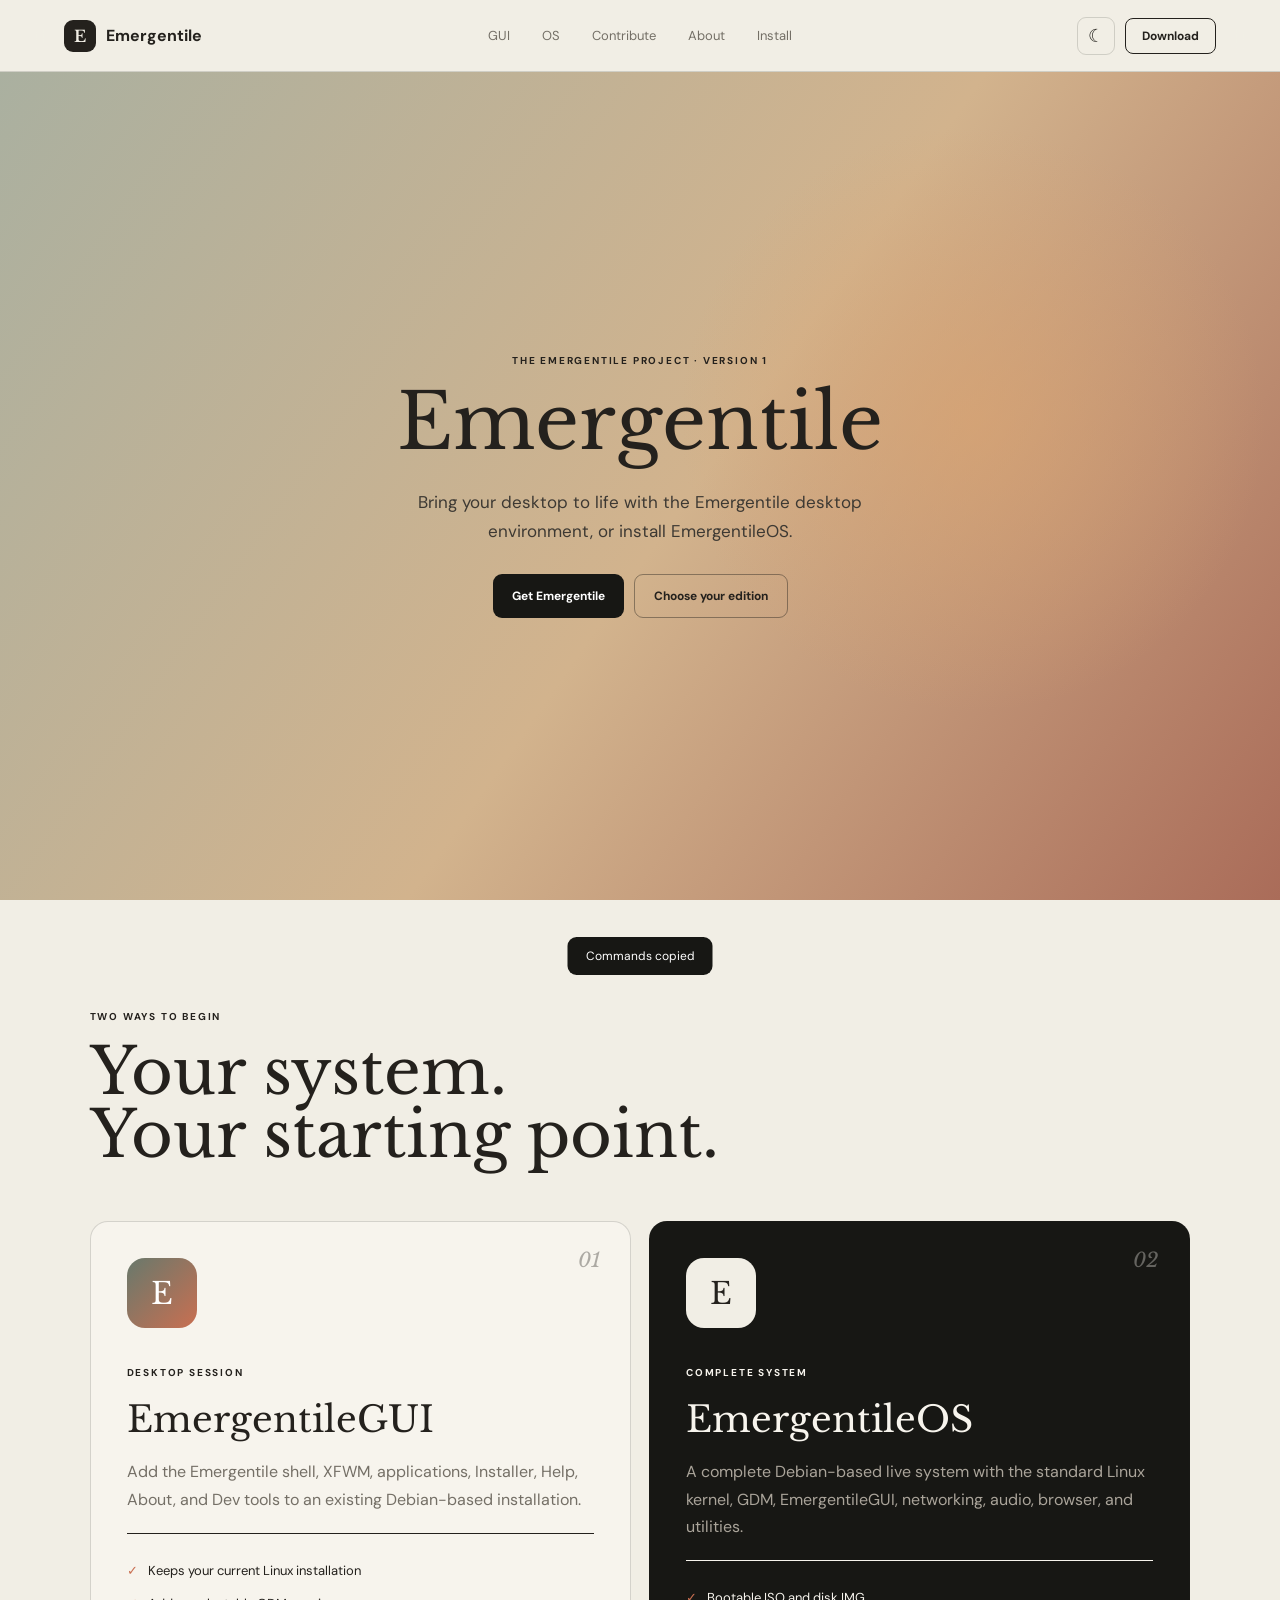
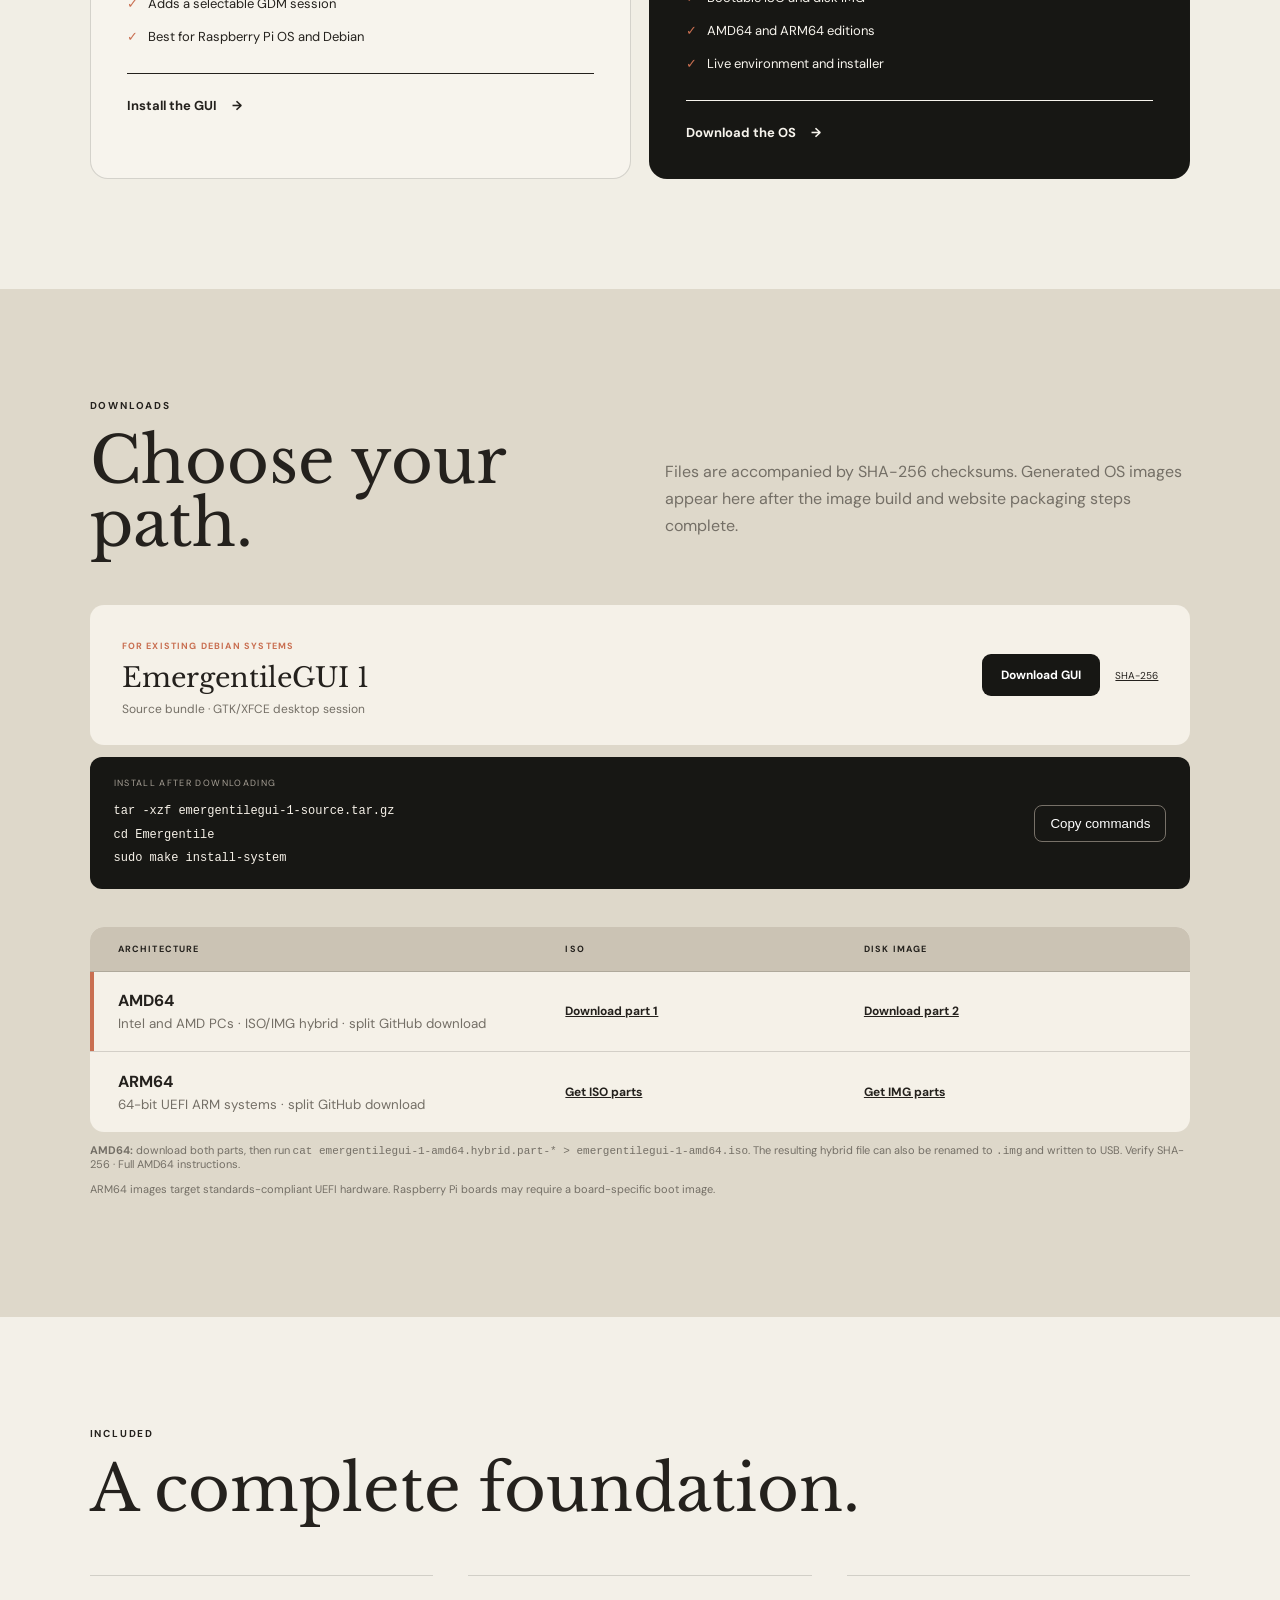
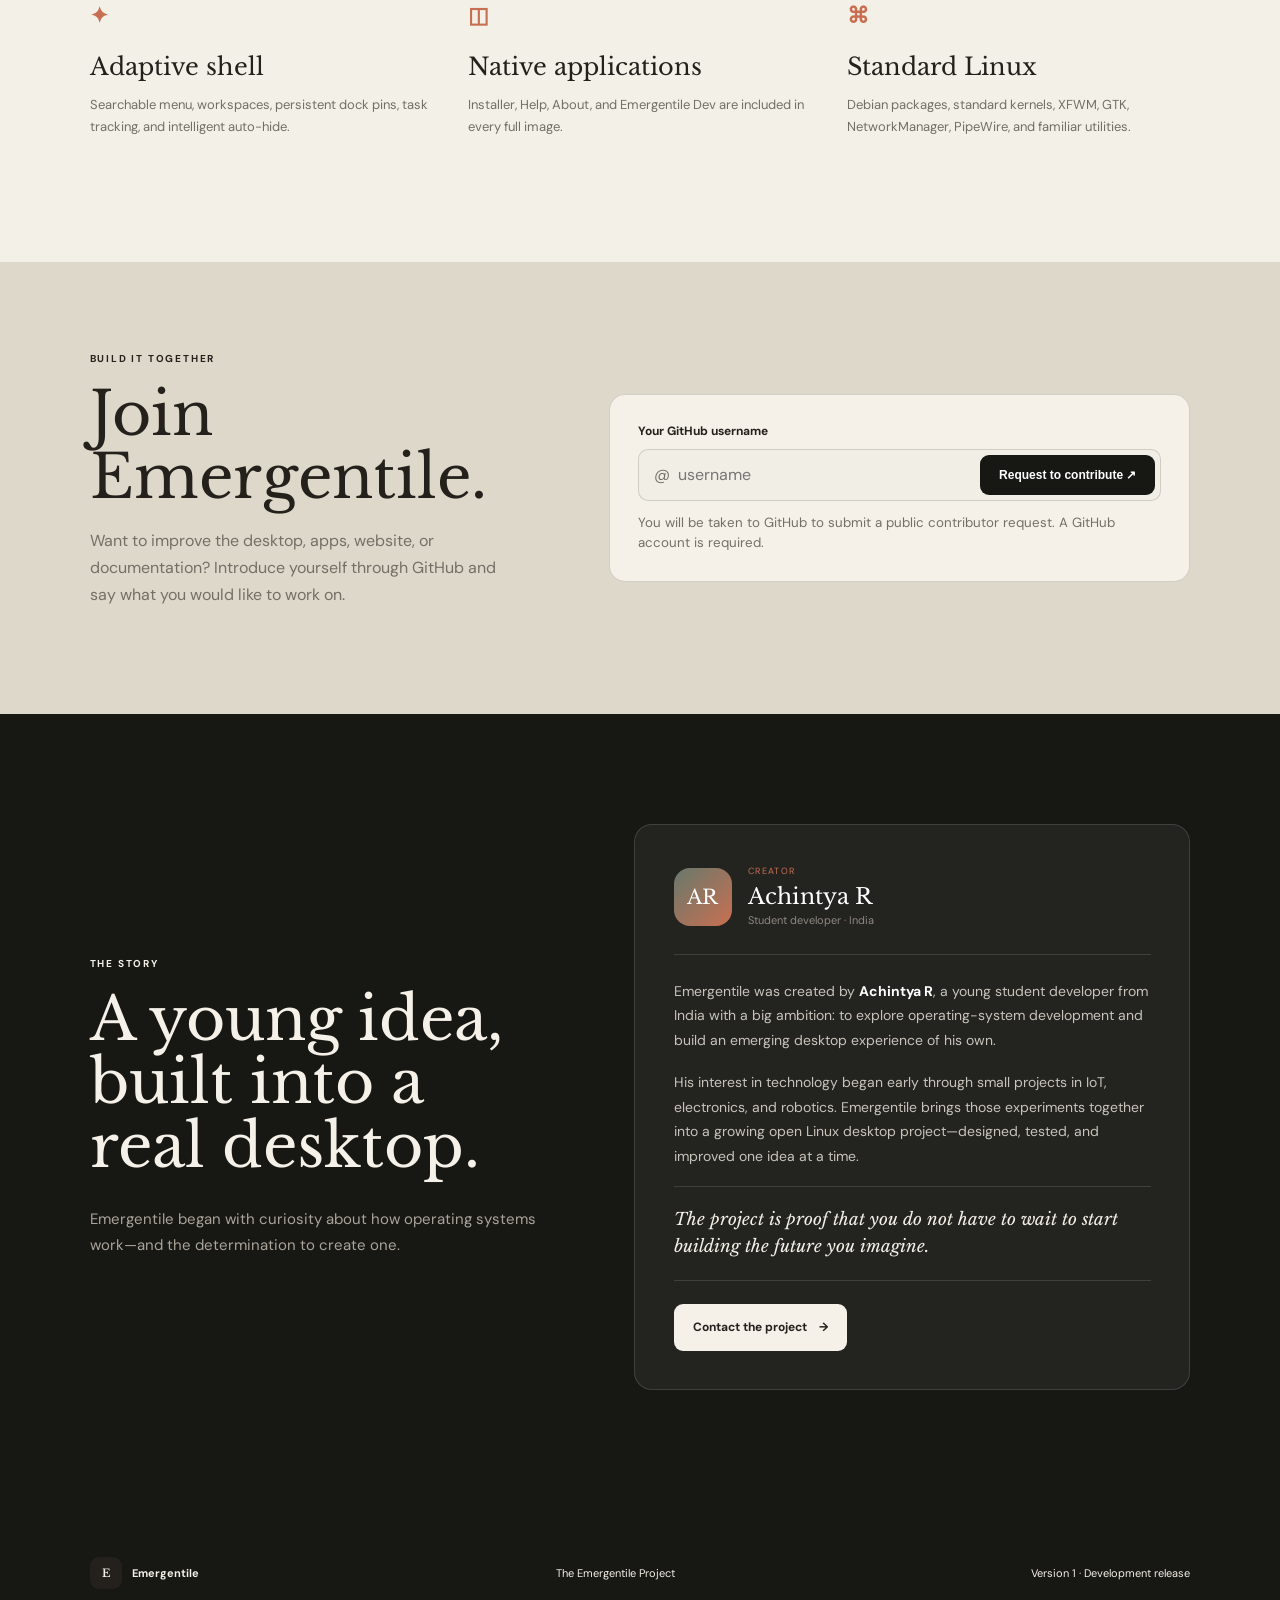
==== index.html @ 3b35de75 "Add GitHub contributor request form" ====
<!doctype html>
<html lang="en">
<head>
  <meta charset="utf-8">
  <meta name="viewport" content="width=device-width, initial-scale=1">
  <meta name="theme-color" content="#171714">
  <meta name="description" content="Download EmergentileGUI or the complete EmergentileOS.">
  <title>Emergentile — A desktop for what comes next</title>
  <link rel="icon" href="favicon.svg" type="image/svg+xml">
  <script>document.documentElement.dataset.theme=localStorage.getItem('emergentile-theme')||(matchMedia('(prefers-color-scheme: dark)').matches?'dark':'light')</script>
  <link rel="stylesheet" href="styles.css?v=6">
</head>
<body>
  <header class="nav">
    <a class="wordmark" href="#top" aria-label="Emergentile home"><span class="mark">E</span><span>Emergentile</span></a>
    <nav aria-label="Main navigation"><a href="#gui">GUI</a><a href="#os">OS</a><a href="#contribute">Contribute</a><a href="#about">About</a><a href="#install">Install</a></nav>
    <div class="nav-actions"><button class="theme-toggle" id="themeToggle" type="button" aria-label="Switch to dark theme" aria-pressed="false"><span aria-hidden="true">☾</span></button><a class="nav-download" href="#downloads">Download</a></div>
  </header>

  <main id="top">
    <section class="hero">
      <div class="hero-copy">
        <p class="kicker">THE EMERGENTILE PROJECT · VERSION 1</p>
        <h1>Emergentile</h1>
        <p class="lead">Bring your desktop to life with the Emergentile desktop environment, or install EmergentileOS.</p>
        <div class="hero-actions">
          <a class="button primary" href="#downloads">Get Emergentile</a>
          <a class="button secondary" href="#compare">Choose your edition</a>
        </div>
      </div>
    </section>

    <section class="intro" id="compare">
      <p class="kicker">TWO WAYS TO BEGIN</p>
      <h2>Your system.<br>Your starting point.</h2>
      <div class="edition-grid">
        <article class="edition" id="gui">
          <span class="edition-number">01</span><div class="edition-icon warm">E</div>
          <p class="kicker">DESKTOP SESSION</p><h3>EmergentileGUI</h3>
          <p>Add the Emergentile shell, XFWM, applications, Installer, Help, About, and Dev tools to an existing Debian-based installation.</p>
          <ul><li>Keeps your current Linux installation</li><li>Adds a selectable GDM session</li><li>Best for Raspberry Pi OS and Debian</li></ul>
          <a class="text-link" href="#gui-download">Install the GUI <span>→</span></a>
        </article>
        <article class="edition dark-card" id="os">
          <span class="edition-number">02</span><div class="edition-icon dark">E</div>
          <p class="kicker">COMPLETE SYSTEM</p><h3>EmergentileOS</h3>
          <p>A complete Debian-based live system with the standard Linux kernel, GDM, EmergentileGUI, networking, audio, browser, and utilities.</p>
          <ul><li>Bootable ISO and disk IMG</li><li>AMD64 and ARM64 editions</li><li>Live environment and installer</li></ul>
          <a class="text-link" href="#os-downloads">Download the OS <span>→</span></a>
        </article>
      </div>
    </section>

    <section class="downloads" id="downloads">
      <div class="section-head"><div><p class="kicker">DOWNLOADS</p><h2>Choose your path.</h2></div><p>Files are accompanied by SHA-256 checksums. Generated OS images appear here after the image build and website packaging steps complete.</p></div>

      <article class="download-block" id="gui-download">
        <div><span class="platform">FOR EXISTING DEBIAN SYSTEMS</span><h3>EmergentileGUI 1</h3><p>Source bundle · GTK/XFCE desktop session</p></div>
        <div class="download-actions"><a class="button primary artifact-link" href="downloads/emergentilegui-1-source.tar.gz" download>Download GUI</a><a class="checksum artifact-link" href="downloads/emergentilegui-1-source.tar.gz.sha256">SHA-256</a></div>
      </article>

      <div class="install-command" id="install">
        <div><span>INSTALL AFTER DOWNLOADING</span><code>tar -xzf emergentilegui-1-source.tar.gz<br>cd Emergentile<br>sudo make install-system</code></div>
        <button id="copyCommand" type="button">Copy commands</button>
      </div>

      <div id="os-downloads" class="os-table">
        <div class="os-row os-heading"><span>Architecture</span><span>ISO</span><span>Disk image</span></div>
        <div class="os-row recommended"><span><b>AMD64</b><small>Intel and AMD PCs · ISO/IMG hybrid · split GitHub download</small></span><a href="https://github.com/Emergentile/emergentile.github.io/releases/download/v1.0/emergentilegui-1-amd64.hybrid.part-00">Download part 1</a><a href="https://github.com/Emergentile/emergentile.github.io/releases/download/v1.0/emergentilegui-1-amd64.hybrid.part-01">Download part 2</a></div>
        <div class="os-row"><span><b>ARM64</b><small>64-bit UEFI ARM systems · split GitHub download</small></span><a href="https://github.com/Emergentile/emergentile.github.io/releases/tag/v1.0">Get ISO parts</a><a href="https://github.com/Emergentile/emergentile.github.io/releases/tag/v1.0">Get IMG parts</a></div>
      </div>
      <p class="arm-note"><strong>AMD64:</strong> download both parts, then run <code>cat emergentilegui-1-amd64.hybrid.part-* &gt; emergentilegui-1-amd64.iso</code>. The resulting hybrid file can also be renamed to <code>.img</code> and written to USB. <a href="https://github.com/Emergentile/emergentile.github.io/releases/download/v1.0/emergentilegui-1-amd64.iso.sha256">Verify SHA-256</a> · <a href="https://github.com/Emergentile/emergentile.github.io/releases/download/v1.0/EMERGENTILE-AMD64-INSTRUCTIONS.txt">Full AMD64 instructions</a>.</p>
      <p class="arm-note">ARM64 images target standards-compliant UEFI hardware. Raspberry Pi boards may require a board-specific boot image.</p>
    </section>

    <section class="features">
      <p class="kicker">INCLUDED</p><h2>A complete foundation.</h2>
      <div class="feature-grid"><article><b>✦</b><h3>Adaptive shell</h3><p>Searchable menu, workspaces, persistent dock pins, task tracking, and intelligent auto-hide.</p></article><article><b>◫</b><h3>Native applications</h3><p>Installer, Help, About, and Emergentile Dev are included in every full image.</p></article><article><b>⌘</b><h3>Standard Linux</h3><p>Debian packages, standard kernels, XFWM, GTK, NetworkManager, PipeWire, and familiar utilities.</p></article></div>
    </section>

    <section class="contribute" id="contribute">
      <div><p class="kicker">BUILD IT TOGETHER</p><h2>Join Emergentile.</h2><p>Want to improve the desktop, apps, website, or documentation? Introduce yourself through GitHub and say what you would like to work on.</p></div>
      <form class="contribute-form" id="contributeForm"><label for="githubUsername">Your GitHub username</label><div><span aria-hidden="true">@</span><input id="githubUsername" name="username" type="text" autocomplete="username" inputmode="text" pattern="[A-Za-z0-9](?:[A-Za-z0-9-]{0,37}[A-Za-z0-9])?" maxlength="39" placeholder="username" required><button class="button primary" type="submit">Request to contribute ↗</button></div><small>You will be taken to GitHub to submit a public contributor request. A GitHub account is required.</small></form>
    </section>

    <section class="about-project" id="about">
      <div class="about-heading"><p class="kicker">THE STORY</p><h2>A young idea,<br>built into a real desktop.</h2><p class="about-intro">Emergentile began with curiosity about how operating systems work—and the determination to create one.</p></div>
      <article class="about-copy">
        <div class="founder"><span class="founder-mark">AR</span><span><small>CREATOR</small><strong>Achintya R</strong><em>Student developer · India</em></span></div>
        <p>Emergentile was created by <strong>Achintya R</strong>, a young student developer from India with a big ambition: to explore operating-system development and build an emerging desktop experience of his own.</p>
        <p>His interest in technology began early through small projects in IoT, electronics, and robotics. Emergentile brings those experiments together into a growing open Linux desktop project—designed, tested, and improved one idea at a time.</p>
        <p class="about-belief">The project is proof that you do not have to wait to start building the future you imagine.</p>
        <a class="button about-contact" href="mailto:theemergentileproject@gmail.com">Contact the project <span>→</span></a>
      </article>
    </section>
  </main>

  <footer><a class="wordmark" href="#top"><span class="mark">E</span><span>Emergentile</span></a><p>The Emergentile Project</p><p>Version 1 · Development release</p></footer>
  <div class="toast" id="toast" role="status">Commands copied</div>
  <script src="app.js?v=7"></script>
</body>
</html>
---- styles.css ----
@import url('https://fonts.googleapis.com/css2?family=DM+Sans:wght@400;500;600;700&family=Libre+Baskerville:ital@0;1&display=swap');
:root{--black:#171714;--paper:#f1eee5;--ink:#24211d;--muted:#746f66;--rust:#c96f51;--sage:#68796c;--line:rgba(36,33,29,.16);font-family:'DM Sans',sans-serif;color:var(--ink);background:var(--paper);scroll-behavior:smooth}*{box-sizing:border-box}body{margin:0;background:var(--paper)}a{color:inherit;text-decoration:none}.nav{height:72px;position:sticky;top:0;z-index:20;padding:0 clamp(24px,5vw,80px);display:flex;align-items:center;justify-content:space-between;background:rgba(241,238,229,.88);backdrop-filter:blur(18px);border-bottom:1px solid var(--line)}.wordmark{display:flex;align-items:center;gap:10px;font-weight:700}.mark{width:32px;height:32px;display:grid;place-items:center;color:var(--paper);background:var(--ink);border-radius:9px;font-family:'Libre Baskerville',serif}.nav nav{display:flex;gap:32px;font-size:13px;color:var(--muted)}.nav nav a:hover{color:var(--ink)}.nav-download{border:1px solid var(--ink);border-radius:8px;padding:9px 16px;font-size:12px;font-weight:700}.hero{min-height:calc(100vh - 72px);padding:clamp(70px,9vw,140px) clamp(24px,7vw,120px);display:grid;grid-template-columns:1fr 1.05fr;gap:8vw;align-items:center;background:radial-gradient(circle at 76% 42%,rgba(218,164,113,.65),transparent 27%),linear-gradient(125deg,#aab0a0,#d2b38d 53%,#aa6c59)}.kicker{font-size:10px;letter-spacing:.18em;font-weight:700;margin:0 0 18px}.hero h1,.intro h2,.downloads h2,.features h2{font:400 clamp(46px,6vw,86px)/.98 'Libre Baskerville',serif;margin:0}.hero h1 em{color:#f6d1af}.lead{max-width:540px;font-size:17px;line-height:1.7;margin:28px 0;color:#3d3933}.hero-actions{display:flex;gap:10px}.button{display:inline-flex;justify-content:center;align-items:center;border-radius:9px;padding:13px 19px;font-size:12px;font-weight:700}.primary{background:var(--black);color:white}.secondary{border:1px solid rgba(23,23,20,.4)}.desktop-preview{aspect-ratio:1.45;border:8px solid rgba(245,241,232,.55);border-radius:20px;padding:14px;position:relative;background:linear-gradient(130deg,#63776b,#d0ae82 58%,#a05e50);box-shadow:0 35px 80px rgba(40,30,25,.3);transform:perspective(900px) rotateY(-4deg)}.preview-bar{height:29px;border-radius:9px;padding:0 10px;display:flex;align-items:center;justify-content:space-between;background:rgba(246,241,232,.9);font-size:8px}.preview-bar i{width:40px;height:6px;border-radius:5px;background:var(--ink)}.preview-title{position:absolute;inset:0;display:grid;place-items:center;color:white;font:28px 'Libre Baskerville',serif}.preview-dock{position:absolute;bottom:18px;left:50%;transform:translateX(-50%);display:flex;gap:7px;background:rgba(246,241,232,.92);padding:7px;border-radius:11px}.preview-dock b{width:31px;height:31px;display:grid;place-items:center;border-radius:8px;background:#ded8cc}.intro,.downloads,.features{padding:110px clamp(24px,7vw,120px)}.intro>h2,.features>h2{font-size:clamp(40px,5vw,67px);margin-bottom:55px}.edition-grid{display:grid;grid-template-columns:1fr 1fr;gap:18px}.edition{min-height:540px;border:1px solid var(--line);border-radius:18px;padding:36px;position:relative;background:#f7f4ed}.edition.dark-card{background:var(--black);color:#f7f4ed}.edition-number{position:absolute;right:30px;top:26px;font:italic 20px 'Libre Baskerville';opacity:.35}.edition-icon{width:70px;height:70px;border-radius:18px;display:grid;place-items:center;margin-bottom:38px;font:30px 'Libre Baskerville'}.edition-icon.warm{color:white;background:linear-gradient(135deg,var(--sage),var(--rust))}.edition-icon.dark{color:var(--ink);background:var(--paper)}.edition h3,.download-block h3{font:36px 'Libre Baskerville';margin:0 0 16px}.edition>p:not(.kicker){line-height:1.7;color:var(--muted)}.dark-card>p:not(.kicker){color:#aaa49a}.edition ul{list-style:none;padding:20px 0;margin:20px 0;border-top:1px solid currentColor;border-bottom:1px solid currentColor}.edition li{padding:8px 0;font-size:13px}.edition li:before{content:'✓';margin-right:10px;color:var(--rust)}.text-link{font-weight:700;font-size:13px}.text-link span{margin-left:12px}.downloads{background:#ded8ca}.section-head{display:grid;grid-template-columns:1fr 1fr;gap:50px;align-items:end;margin-bottom:50px}.section-head h2{font-size:clamp(40px,5vw,67px)}.section-head>p{line-height:1.7;color:var(--muted)}.download-block{padding:28px 32px;border-radius:14px;background:#f5f1e8;display:flex;align-items:center;justify-content:space-between}.download-block h3{font-size:27px;margin:7px 0}.download-block p{margin:0;color:var(--muted);font-size:12px}.platform{font-size:9px;letter-spacing:.13em;font-weight:700;color:var(--rust)}.download-actions{display:flex;align-items:center;gap:15px}.checksum{font-size:10px;text-decoration:underline}.install-command{margin:12px 0 38px;padding:20px 24px;border-radius:12px;background:var(--black);color:#f6f1e8;display:flex;justify-content:space-between;align-items:center}.install-command span{display:block;font-size:9px;letter-spacing:.15em;color:#a7a096;margin-bottom:9px}.install-command code{font-size:12px;line-height:1.7}.install-command button{border:1px solid #777168;background:none;color:white;border-radius:8px;padding:10px 15px;cursor:pointer}.os-table{border-radius:14px;overflow:hidden;background:#f5f1e8}.os-row{display:grid;grid-template-columns:1.5fr 1fr 1fr;align-items:center;min-height:80px;padding:0 28px;border-bottom:1px solid var(--line)}.os-row:last-child{border:0}.os-row span{display:flex;flex-direction:column}.os-row small{color:var(--muted);margin-top:4px}.os-row a{font-size:12px;font-weight:700;text-decoration:underline}.os-heading{min-height:45px;background:#cbc3b4;text-transform:uppercase;font-size:9px;letter-spacing:.13em;font-weight:700}.recommended{box-shadow:inset 4px 0 var(--rust)}.arm-note{font-size:11px;color:var(--muted)}.features{background:#f3f0e8}.feature-grid{display:grid;grid-template-columns:repeat(3,1fr);gap:35px}.feature-grid article{border-top:1px solid var(--line);padding-top:25px}.feature-grid article>b{color:var(--rust);font-size:22px}.feature-grid h3{font:24px 'Libre Baskerville';margin:22px 0 10px}.feature-grid p{font-size:13px;line-height:1.7;color:var(--muted)}footer{background:var(--black);color:#f5f1e8;padding:55px clamp(24px,7vw,120px);display:flex;align-items:center;justify-content:space-between;font-size:11px}.toast{position:fixed;left:50%;bottom:25px;transform:translate(-50%,100px);background:var(--black);color:white;padding:11px 18px;border-radius:9px;font-size:12px;transition:.25s}.toast.show{transform:translate(-50%,0)}.unavailable{opacity:.42;pointer-events:none}.unavailable:after{content:' · Build pending';font-size:9px}
@media(max-width:850px){.nav nav{display:none}.hero{grid-template-columns:1fr}.desktop-preview{transform:none}.edition-grid,.section-head,.feature-grid{grid-template-columns:1fr}.edition{min-height:0}.download-block{align-items:flex-start;gap:25px}.os-row{grid-template-columns:1.2fr 1fr 1fr;padding:0 15px}footer{flex-direction:column;gap:20px}.hero h1{font-size:49px}}
@media(max-width:540px){.hero-actions,.download-block,.download-actions,.install-command{flex-direction:column;align-items:stretch}.download-actions .button{text-align:center}.os-row{grid-template-columns:1fr;gap:13px;padding:18px}.os-heading{display:none}}
.unavailable{cursor:not-allowed}.unavailable:after{content:' · Not built on this server'}
.hero{grid-template-columns:minmax(0,760px);justify-content:center;text-align:center}.hero-copy{display:flex;flex-direction:column;align-items:center}.hero-actions{justify-content:center}
.about-project{padding:110px clamp(24px,7vw,120px);display:grid;grid-template-columns:minmax(0,.9fr) minmax(420px,1.1fr);gap:clamp(42px,7vw,110px);align-items:center;background:var(--black);color:#f5f1e8}.about-project h2{max-width:700px;font:400 clamp(38px,4.7vw,64px)/1.06 'Libre Baskerville',serif;margin:0}.about-intro{max-width:570px;margin:28px 0 0;color:#aaa49a;font-size:15px;line-height:1.7}.about-copy{min-width:0;padding:clamp(26px,3vw,42px);border:1px solid rgba(255,255,255,.13);border-radius:18px;background:rgba(255,255,255,.055);font-size:14px;line-height:1.75;color:#c9c4bb}.about-copy>p{margin:0 0 18px}.about-copy>p strong{color:#fff}.founder{display:flex;align-items:center;gap:16px;padding-bottom:24px;margin-bottom:24px;border-bottom:1px solid rgba(255,255,255,.13)}.founder-mark{width:58px;height:58px;flex:0 0 58px;display:grid;place-items:center;border-radius:16px;background:linear-gradient(135deg,var(--sage),var(--rust));color:#fff;font:20px 'Libre Baskerville',serif}.founder>span:last-child{display:flex;flex-direction:column}.founder small{font-size:9px;letter-spacing:.16em;color:#c96f51}.founder strong{margin:3px 0 1px;color:#fff;font:22px 'Libre Baskerville',serif}.founder em{font-size:11px;font-style:normal;color:#8f8980}.about-belief{font:italic 17px/1.55 'Libre Baskerville',serif;color:#f5f1e8;padding:20px 0;border-top:1px solid rgba(255,255,255,.13);border-bottom:1px solid rgba(255,255,255,.13)}.about-contact{margin-top:5px;background:#f5f1e8;color:var(--ink)}.about-contact span{margin-left:12px}@media(max-width:900px){.about-project{grid-template-columns:1fr}.about-copy{max-width:680px}}@media(max-width:540px){.about-project{padding-top:75px;padding-bottom:75px}.about-copy{padding:24px}.about-project h2{font-size:38px}}
.nav-actions{display:flex;align-items:center;gap:10px}.theme-toggle{width:38px;height:38px;border:1px solid var(--line);border-radius:9px;background:transparent;color:var(--ink);font-size:18px;line-height:1;cursor:pointer}.theme-toggle:hover{background:rgba(127,127,127,.12)}
html[data-theme="dark"]{--paper:#151513;--ink:#f2eee5;--muted:#aaa49a;--line:rgba(255,255,255,.14);color-scheme:dark}html[data-theme="dark"] body{background:#151513}html[data-theme="dark"] .nav{background:rgba(21,21,19,.88)}html[data-theme="dark"] .hero{background:radial-gradient(circle at 50% 35%,rgba(201,111,81,.3),transparent 32%),linear-gradient(135deg,#26302a,#28231e 55%,#3b2420)}html[data-theme="dark"] .lead{color:#c8c1b7}html[data-theme="dark"] .secondary{border-color:rgba(255,255,255,.4)}html[data-theme="dark"] .primary{background:#f1eee5;color:#171714}html[data-theme="dark"] .intro,html[data-theme="dark"] .features{background:#191917}html[data-theme="dark"] .edition,html[data-theme="dark"] .download-block,html[data-theme="dark"] .os-table{background:#22221f}html[data-theme="dark"] .edition.dark-card{background:#0d0d0c}html[data-theme="dark"] .downloads{background:#11110f}html[data-theme="dark"] .install-command,html[data-theme="dark"] footer,html[data-theme="dark"] .about-project{background:#080808}html[data-theme="dark"] .os-heading{background:#30302c}html[data-theme="dark"] .about-contact{background:#f5f1e8;color:#24211d}@media(max-width:540px){.nav-actions{gap:6px}.nav-download{padding-left:11px;padding-right:11px}}
.contribute{padding:90px clamp(24px,7vw,120px);display:grid;grid-template-columns:.85fr 1.15fr;gap:clamp(35px,7vw,100px);align-items:center;background:#ded8ca}.contribute h2{margin:0 0 18px;font:400 clamp(38px,4.7vw,64px)/1.05 'Libre Baskerville',serif}.contribute>div>p:last-child{max-width:560px;color:var(--muted);line-height:1.7}.contribute-form{padding:28px;border-radius:16px;background:#f5f1e8;border:1px solid var(--line)}.contribute-form label{display:block;margin-bottom:10px;font-size:12px;font-weight:700}.contribute-form>div{display:grid;grid-template-columns:auto minmax(100px,1fr) auto;align-items:center;border:1px solid var(--line);border-radius:10px;background:var(--paper);overflow:hidden}.contribute-form>div>span{padding-left:15px;color:var(--muted)}.contribute-form input{min-width:0;padding:14px 8px;border:0;outline:0;background:transparent;color:var(--ink);font:inherit}.contribute-form button{margin:5px;border:0;cursor:pointer}.contribute-form small{display:block;margin-top:12px;color:var(--muted);line-height:1.5}html[data-theme="dark"] .contribute{background:#11110f}html[data-theme="dark"] .contribute-form{background:#22221f}@media(max-width:800px){.contribute{grid-template-columns:1fr}}@media(max-width:600px){.contribute-form>div{grid-template-columns:auto 1fr}.contribute-form button{grid-column:1/-1;margin:5px}.contribute-form{padding:18px}}
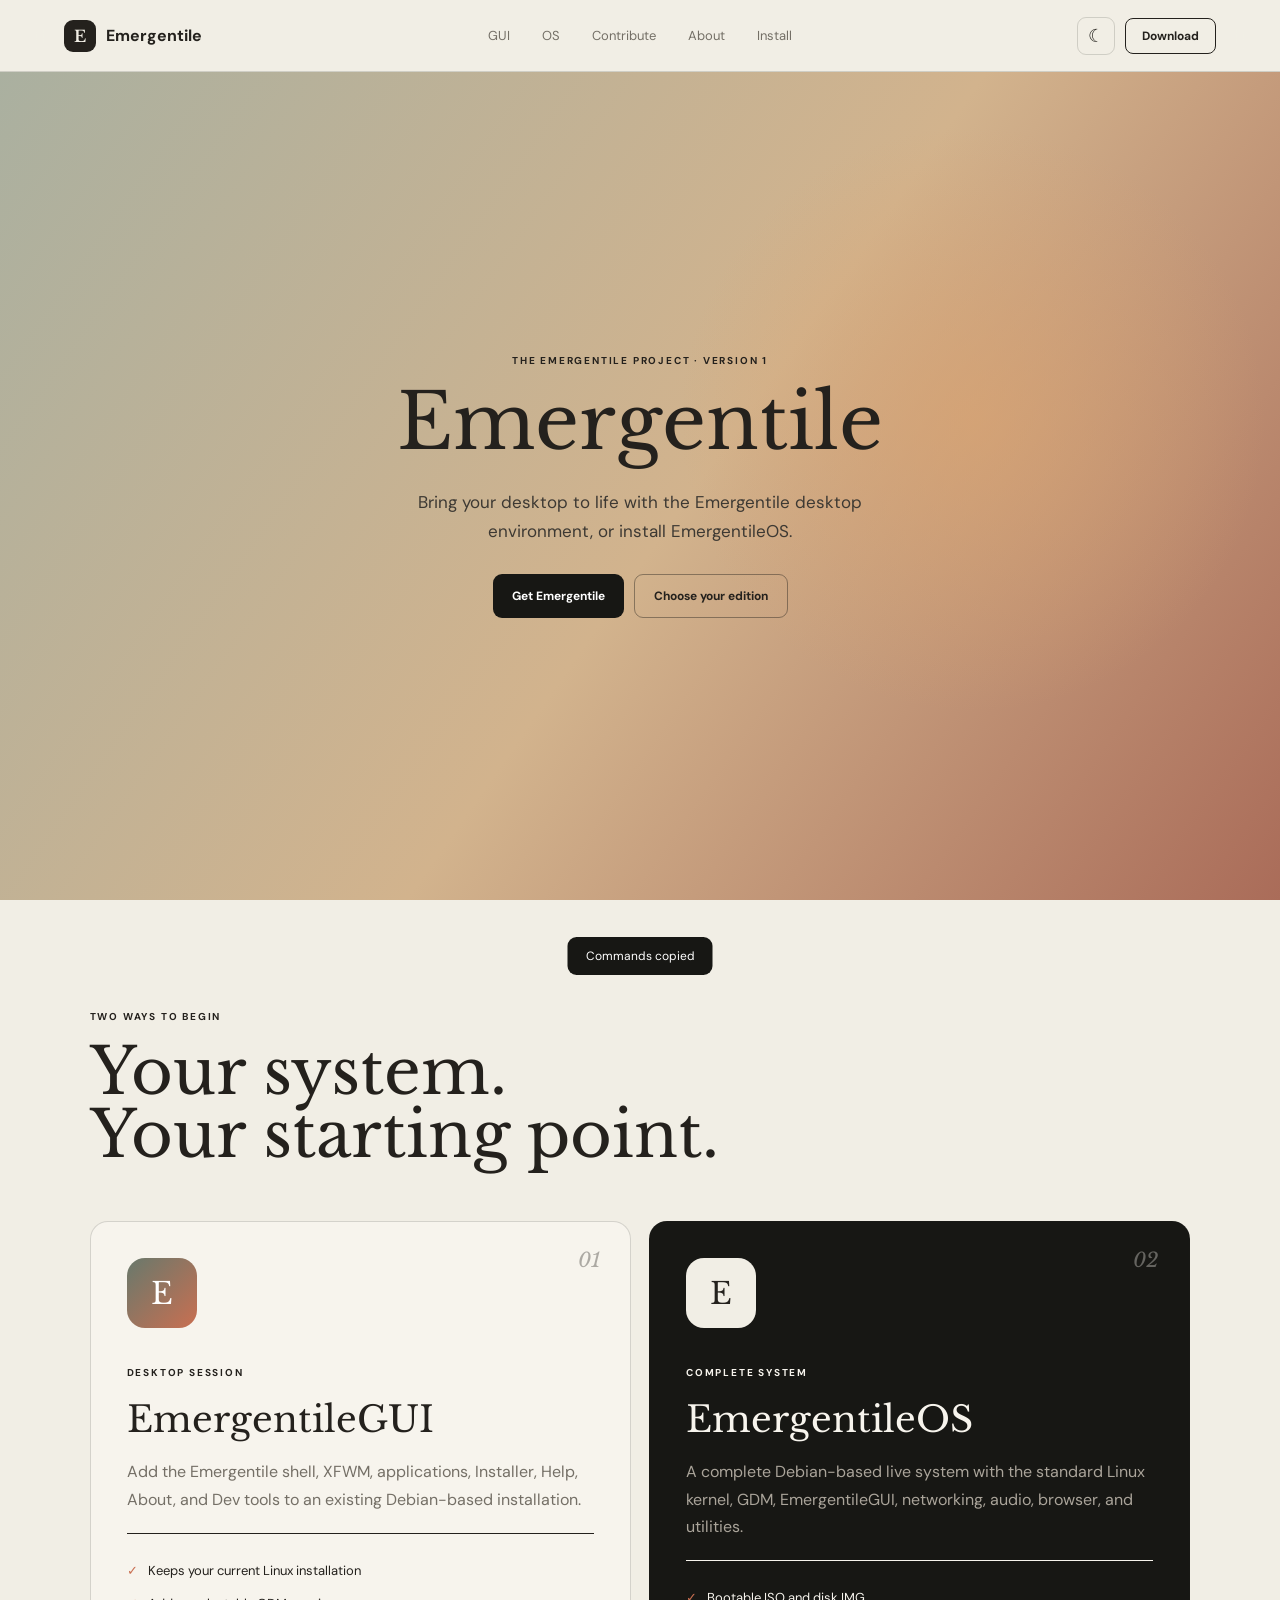
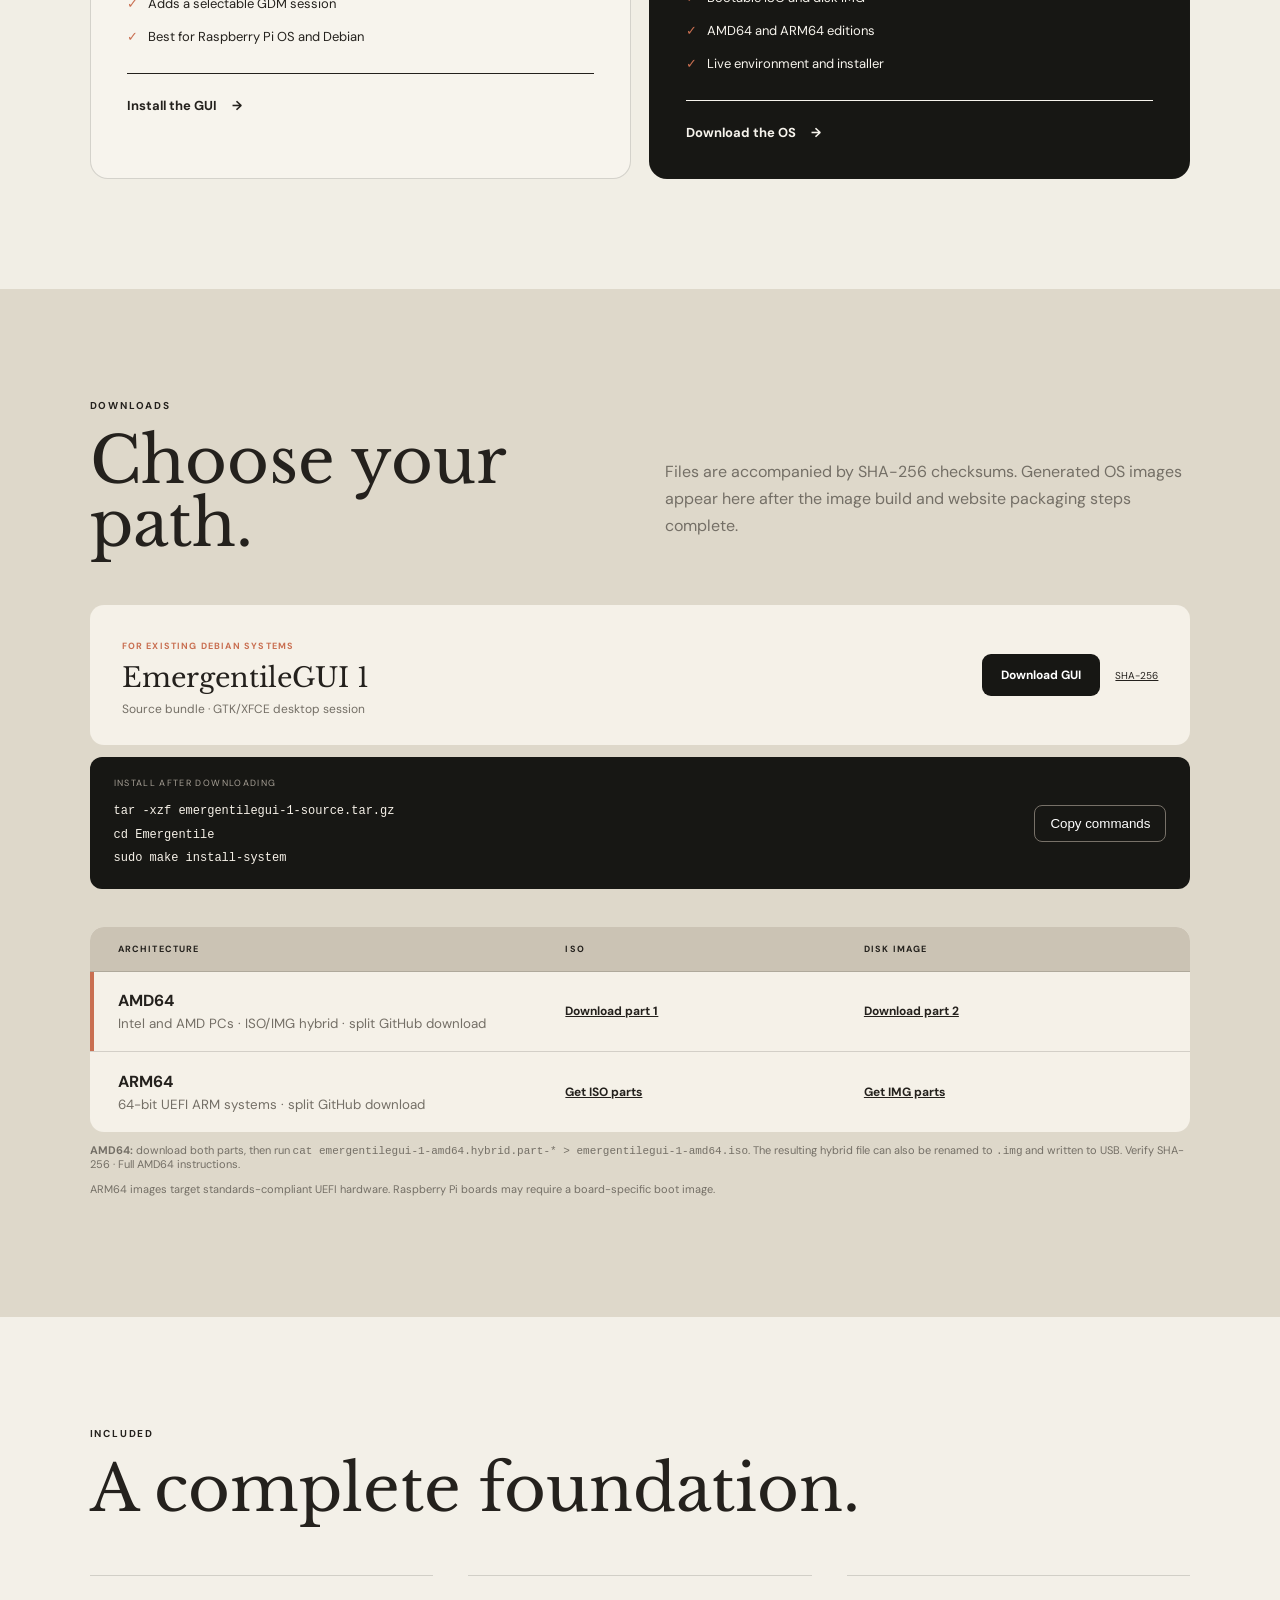
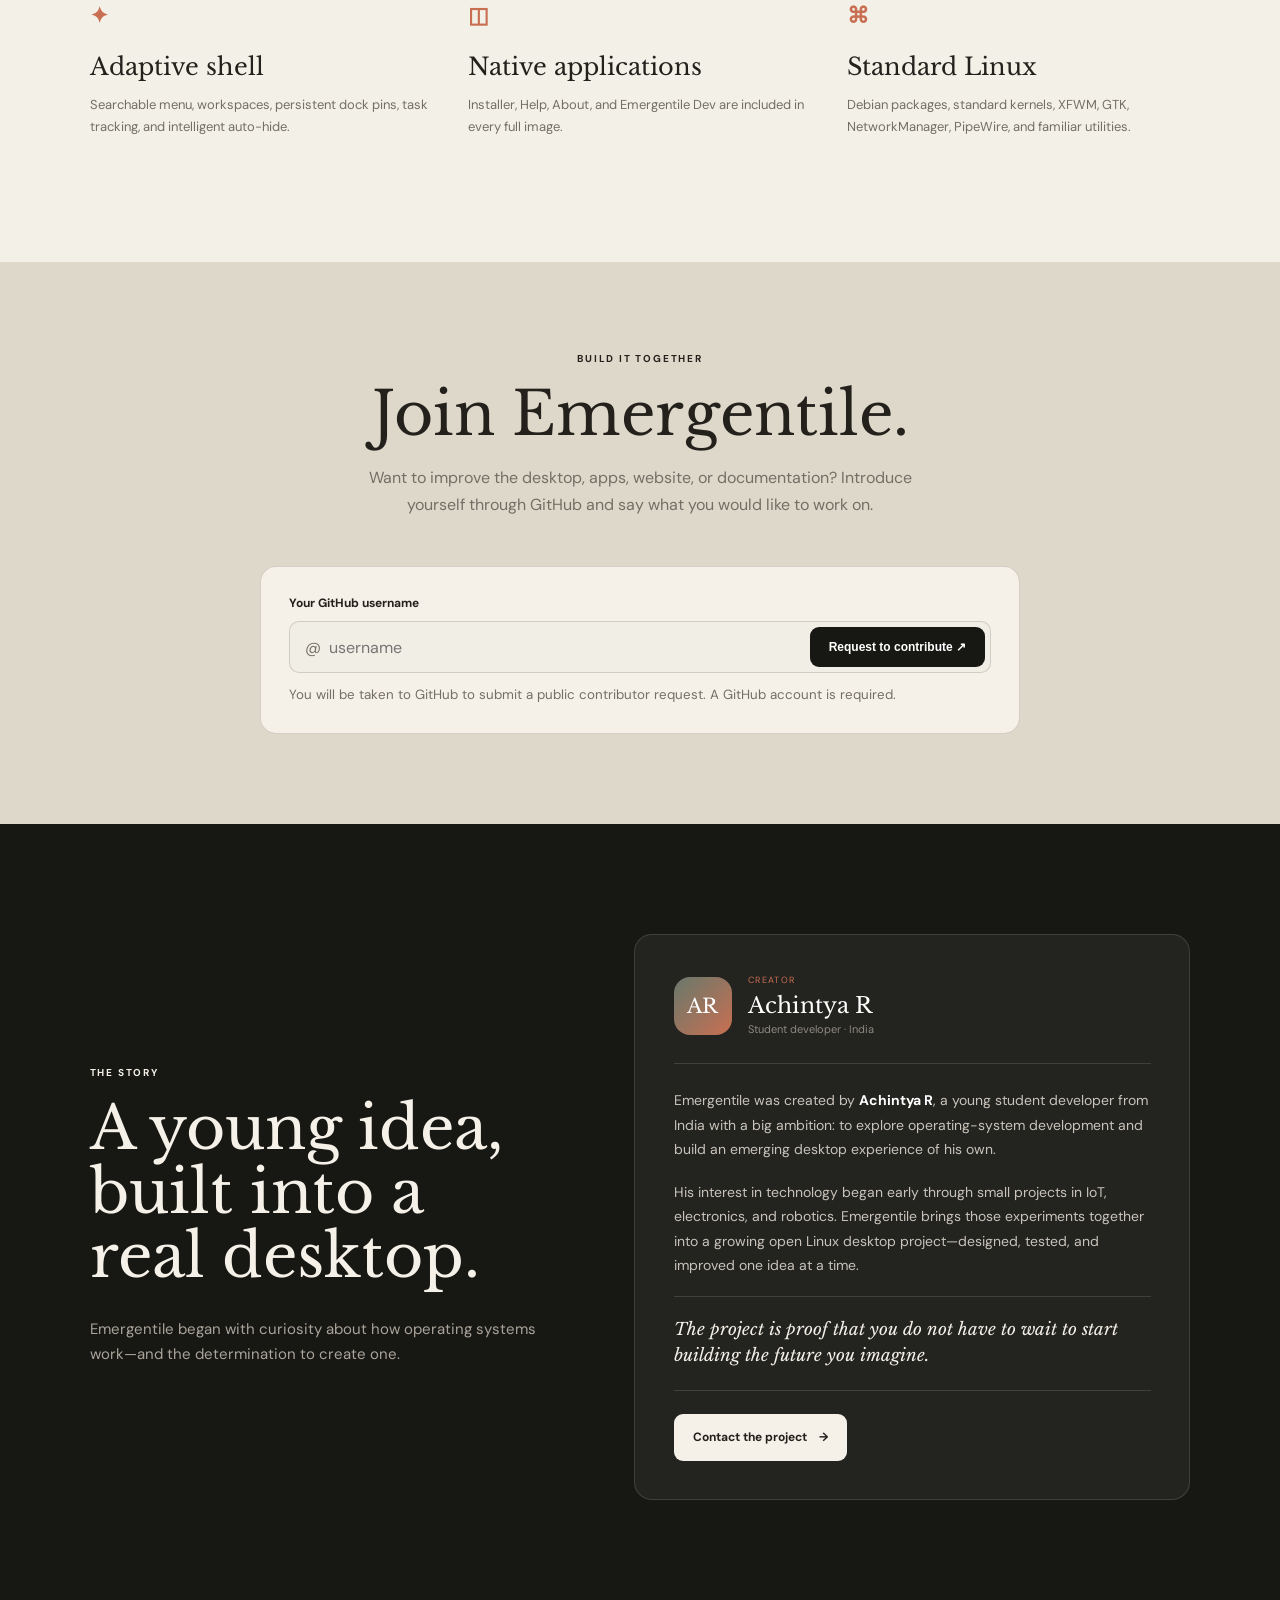
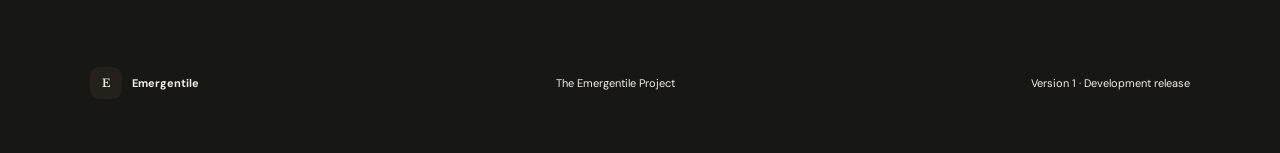
==== commit d3530602: "Align contributor form and responsive layout" ====
--- a/index.html
+++ b/index.html
@@ -8,7 +8,7 @@
   <title>Emergentile — A desktop for what comes next</title>
   <link rel="icon" href="favicon.svg" type="image/svg+xml">
   <script>document.documentElement.dataset.theme=localStorage.getItem('emergentile-theme')||(matchMedia('(prefers-color-scheme: dark)').matches?'dark':'light')</script>
-  <link rel="stylesheet" href="styles.css?v=6">
+  <link rel="stylesheet" href="styles.css?v=7">
 </head>
 <body>
   <header class="nav">
--- a/styles.css
+++ b/styles.css
@@ -8,3 +8,4 @@
 .nav-actions{display:flex;align-items:center;gap:10px}.theme-toggle{width:38px;height:38px;border:1px solid var(--line);border-radius:9px;background:transparent;color:var(--ink);font-size:18px;line-height:1;cursor:pointer}.theme-toggle:hover{background:rgba(127,127,127,.12)}
 html[data-theme="dark"]{--paper:#151513;--ink:#f2eee5;--muted:#aaa49a;--line:rgba(255,255,255,.14);color-scheme:dark}html[data-theme="dark"] body{background:#151513}html[data-theme="dark"] .nav{background:rgba(21,21,19,.88)}html[data-theme="dark"] .hero{background:radial-gradient(circle at 50% 35%,rgba(201,111,81,.3),transparent 32%),linear-gradient(135deg,#26302a,#28231e 55%,#3b2420)}html[data-theme="dark"] .lead{color:#c8c1b7}html[data-theme="dark"] .secondary{border-color:rgba(255,255,255,.4)}html[data-theme="dark"] .primary{background:#f1eee5;color:#171714}html[data-theme="dark"] .intro,html[data-theme="dark"] .features{background:#191917}html[data-theme="dark"] .edition,html[data-theme="dark"] .download-block,html[data-theme="dark"] .os-table{background:#22221f}html[data-theme="dark"] .edition.dark-card{background:#0d0d0c}html[data-theme="dark"] .downloads{background:#11110f}html[data-theme="dark"] .install-command,html[data-theme="dark"] footer,html[data-theme="dark"] .about-project{background:#080808}html[data-theme="dark"] .os-heading{background:#30302c}html[data-theme="dark"] .about-contact{background:#f5f1e8;color:#24211d}@media(max-width:540px){.nav-actions{gap:6px}.nav-download{padding-left:11px;padding-right:11px}}
 .contribute{padding:90px clamp(24px,7vw,120px);display:grid;grid-template-columns:.85fr 1.15fr;gap:clamp(35px,7vw,100px);align-items:center;background:#ded8ca}.contribute h2{margin:0 0 18px;font:400 clamp(38px,4.7vw,64px)/1.05 'Libre Baskerville',serif}.contribute>div>p:last-child{max-width:560px;color:var(--muted);line-height:1.7}.contribute-form{padding:28px;border-radius:16px;background:#f5f1e8;border:1px solid var(--line)}.contribute-form label{display:block;margin-bottom:10px;font-size:12px;font-weight:700}.contribute-form>div{display:grid;grid-template-columns:auto minmax(100px,1fr) auto;align-items:center;border:1px solid var(--line);border-radius:10px;background:var(--paper);overflow:hidden}.contribute-form>div>span{padding-left:15px;color:var(--muted)}.contribute-form input{min-width:0;padding:14px 8px;border:0;outline:0;background:transparent;color:var(--ink);font:inherit}.contribute-form button{margin:5px;border:0;cursor:pointer}.contribute-form small{display:block;margin-top:12px;color:var(--muted);line-height:1.5}html[data-theme="dark"] .contribute{background:#11110f}html[data-theme="dark"] .contribute-form{background:#22221f}@media(max-width:800px){.contribute{grid-template-columns:1fr}}@media(max-width:600px){.contribute-form>div{grid-template-columns:auto 1fr}.contribute-form button{grid-column:1/-1;margin:5px}.contribute-form{padding:18px}}
+.contribute{grid-template-columns:minmax(0,760px);justify-content:center;gap:32px;text-align:center}.contribute>div>p:last-child{margin-left:auto;margin-right:auto}.contribute-form{width:100%;text-align:left}.contribute-form>div{grid-template-columns:auto minmax(180px,1fr) max-content}.contribute-form button{white-space:nowrap}.contribute-form input:focus{box-shadow:inset 0 -2px var(--rust)}@media(max-width:650px){.contribute{text-align:left}.contribute-form>div{grid-template-columns:auto minmax(0,1fr)}.contribute-form button{grid-column:1/-1;width:calc(100% - 10px)}}
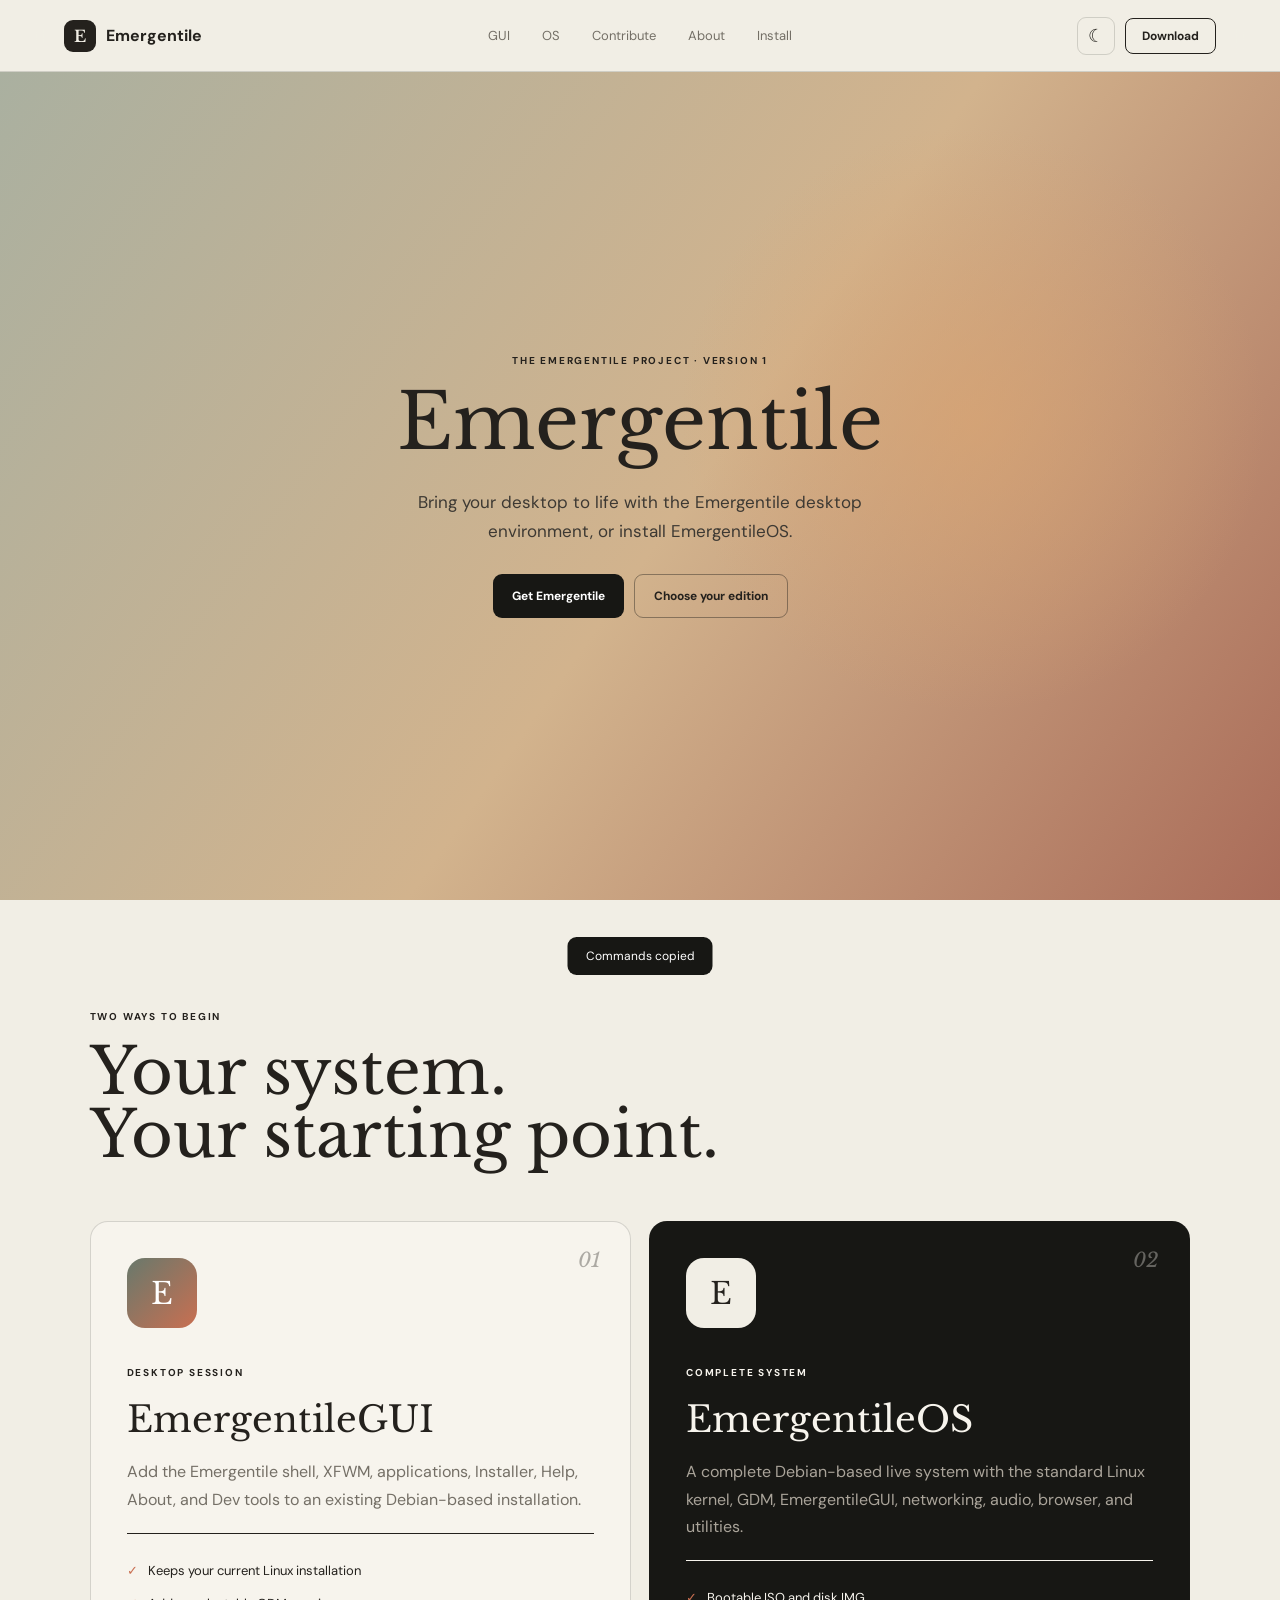
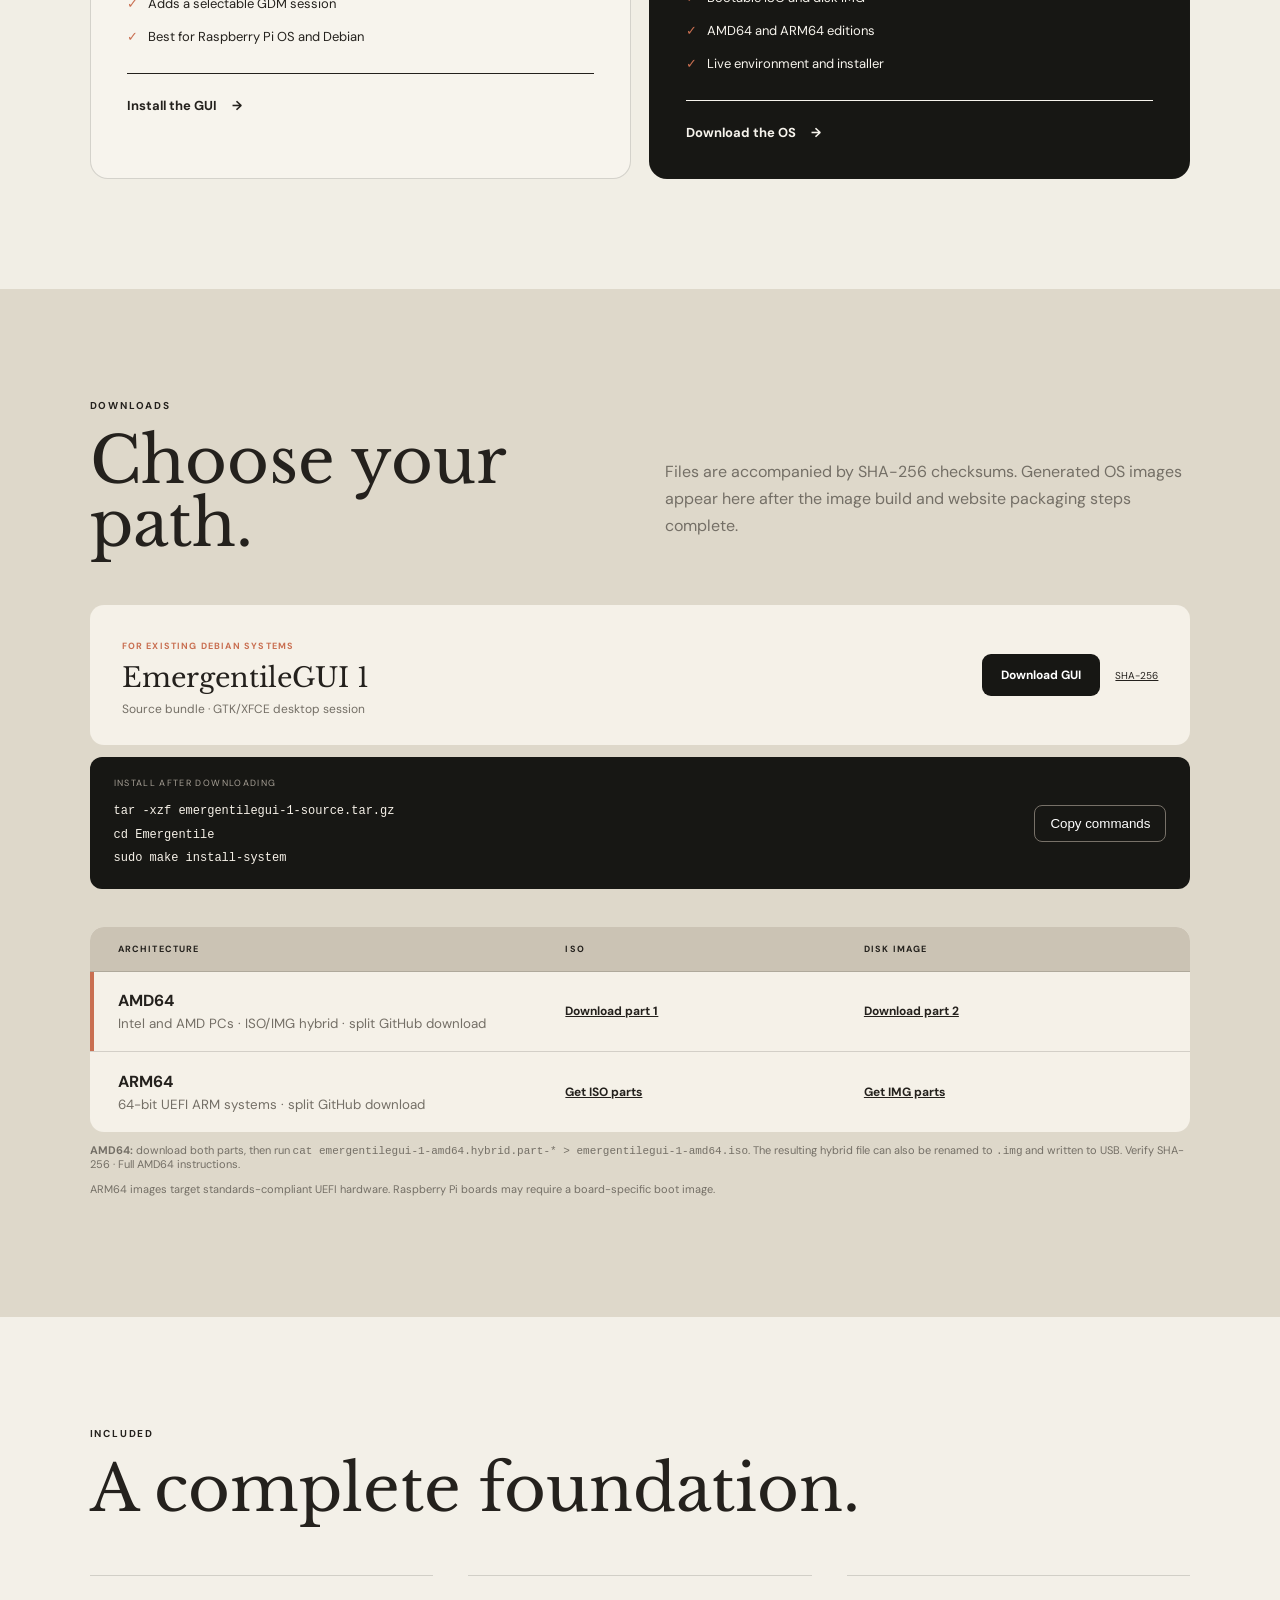
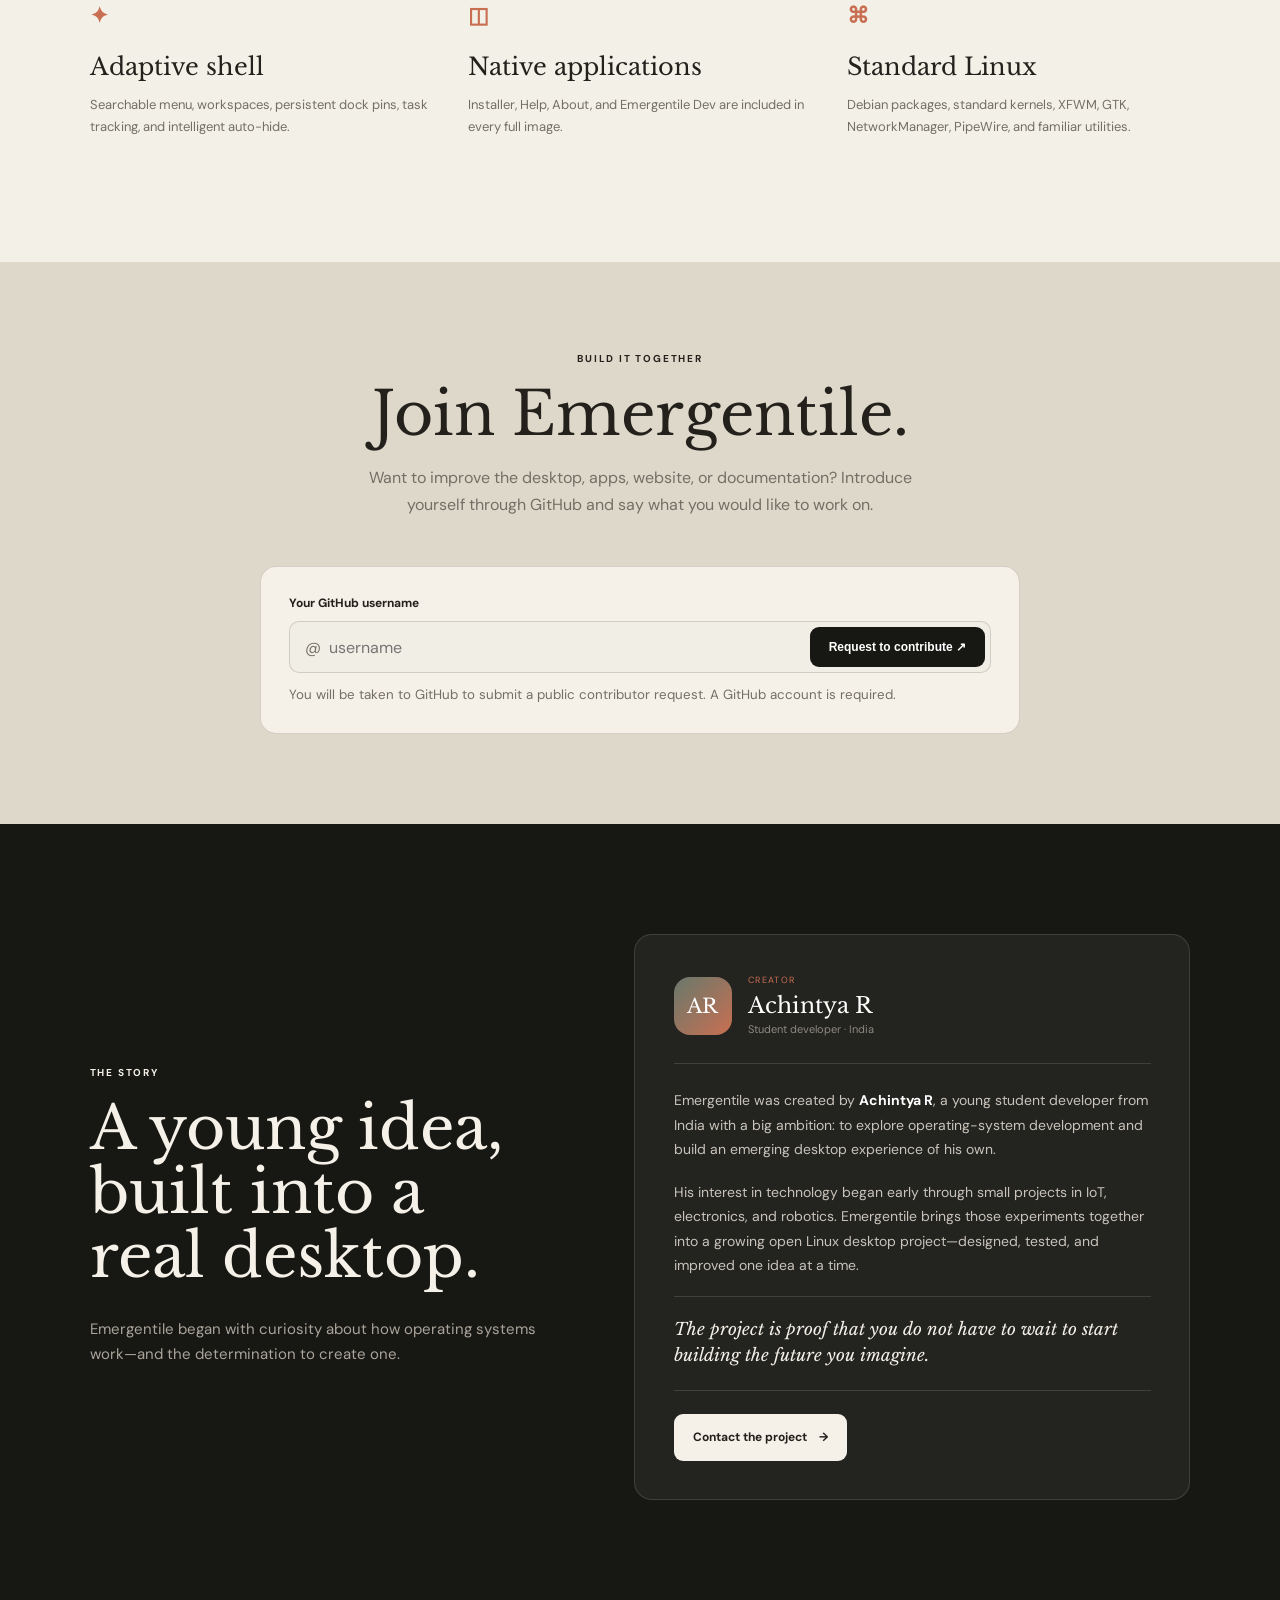
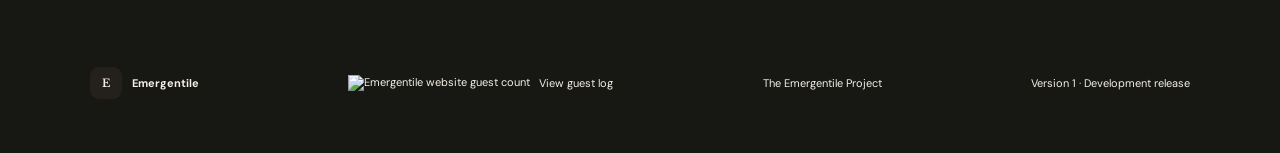
==== commit e7f4ae66: "Add EmergentileGuests visitor log" ====
--- a/index.html
+++ b/index.html
@@ -95,7 +95,7 @@
     </section>
   </main>
 
-  <footer><a class="wordmark" href="#top"><span class="mark">E</span><span>Emergentile</span></a><p>The Emergentile Project</p><p>Version 1 · Development release</p></footer>
+  <footer><a class="wordmark" href="#top"><span class="mark">E</span><span>Emergentile</span></a><a class="guest-link" href="EmergentileGuests.html"><img src="https://hits.sh/emergentile.github.io.svg?label=guests&amp;color=68796c&amp;style=flat-square" alt="Emergentile website guest count"> View guest log</a><p>The Emergentile Project</p><p>Version 1 · Development release</p></footer>
   <div class="toast" id="toast" role="status">Commands copied</div>
   <script src="app.js?v=7"></script>
 </body>
--- a/styles.css
+++ b/styles.css
@@ -9,3 +9,4 @@
 html[data-theme="dark"]{--paper:#151513;--ink:#f2eee5;--muted:#aaa49a;--line:rgba(255,255,255,.14);color-scheme:dark}html[data-theme="dark"] body{background:#151513}html[data-theme="dark"] .nav{background:rgba(21,21,19,.88)}html[data-theme="dark"] .hero{background:radial-gradient(circle at 50% 35%,rgba(201,111,81,.3),transparent 32%),linear-gradient(135deg,#26302a,#28231e 55%,#3b2420)}html[data-theme="dark"] .lead{color:#c8c1b7}html[data-theme="dark"] .secondary{border-color:rgba(255,255,255,.4)}html[data-theme="dark"] .primary{background:#f1eee5;color:#171714}html[data-theme="dark"] .intro,html[data-theme="dark"] .features{background:#191917}html[data-theme="dark"] .edition,html[data-theme="dark"] .download-block,html[data-theme="dark"] .os-table{background:#22221f}html[data-theme="dark"] .edition.dark-card{background:#0d0d0c}html[data-theme="dark"] .downloads{background:#11110f}html[data-theme="dark"] .install-command,html[data-theme="dark"] footer,html[data-theme="dark"] .about-project{background:#080808}html[data-theme="dark"] .os-heading{background:#30302c}html[data-theme="dark"] .about-contact{background:#f5f1e8;color:#24211d}@media(max-width:540px){.nav-actions{gap:6px}.nav-download{padding-left:11px;padding-right:11px}}
 .contribute{padding:90px clamp(24px,7vw,120px);display:grid;grid-template-columns:.85fr 1.15fr;gap:clamp(35px,7vw,100px);align-items:center;background:#ded8ca}.contribute h2{margin:0 0 18px;font:400 clamp(38px,4.7vw,64px)/1.05 'Libre Baskerville',serif}.contribute>div>p:last-child{max-width:560px;color:var(--muted);line-height:1.7}.contribute-form{padding:28px;border-radius:16px;background:#f5f1e8;border:1px solid var(--line)}.contribute-form label{display:block;margin-bottom:10px;font-size:12px;font-weight:700}.contribute-form>div{display:grid;grid-template-columns:auto minmax(100px,1fr) auto;align-items:center;border:1px solid var(--line);border-radius:10px;background:var(--paper);overflow:hidden}.contribute-form>div>span{padding-left:15px;color:var(--muted)}.contribute-form input{min-width:0;padding:14px 8px;border:0;outline:0;background:transparent;color:var(--ink);font:inherit}.contribute-form button{margin:5px;border:0;cursor:pointer}.contribute-form small{display:block;margin-top:12px;color:var(--muted);line-height:1.5}html[data-theme="dark"] .contribute{background:#11110f}html[data-theme="dark"] .contribute-form{background:#22221f}@media(max-width:800px){.contribute{grid-template-columns:1fr}}@media(max-width:600px){.contribute-form>div{grid-template-columns:auto 1fr}.contribute-form button{grid-column:1/-1;margin:5px}.contribute-form{padding:18px}}
 .contribute{grid-template-columns:minmax(0,760px);justify-content:center;gap:32px;text-align:center}.contribute>div>p:last-child{margin-left:auto;margin-right:auto}.contribute-form{width:100%;text-align:left}.contribute-form>div{grid-template-columns:auto minmax(180px,1fr) max-content}.contribute-form button{white-space:nowrap}.contribute-form input:focus{box-shadow:inset 0 -2px var(--rust)}@media(max-width:650px){.contribute{text-align:left}.contribute-form>div{grid-template-columns:auto minmax(0,1fr)}.contribute-form button{grid-column:1/-1;width:calc(100% - 10px)}}
+.guest-link{display:flex;align-items:center;gap:9px}.guest-link img{display:block}.guests-page{min-height:calc(100vh - 72px);display:grid;place-items:center;padding:50px 24px;background:radial-gradient(circle at 50% 30%,rgba(218,164,113,.55),transparent 32%),linear-gradient(125deg,#aab0a0,#d2b38d 53%,#aa6c59)}.guests-card{width:min(100%,680px);padding:clamp(30px,6vw,64px);text-align:center;border:1px solid rgba(255,255,255,.4);border-radius:22px;background:rgba(245,241,232,.9);box-shadow:0 30px 80px rgba(40,30,25,.25);backdrop-filter:blur(18px)}.guests-card h1{margin:0;font:400 clamp(40px,6vw,68px)/1.02 'Libre Baskerville',serif}.guests-card>p:not(.kicker){margin:24px auto;color:var(--muted);line-height:1.7}.guest-counter{display:block;margin:30px auto}.guest-counter img{display:block;margin:auto;min-height:28px}.guests-card small{display:block;margin-top:20px;color:var(--muted);line-height:1.5}html[data-theme="dark"] .guests-page{background:radial-gradient(circle at 50% 30%,rgba(201,111,81,.3),transparent 32%),linear-gradient(135deg,#26302a,#28231e 55%,#3b2420)}html[data-theme="dark"] .guests-card{background:rgba(25,25,23,.92)}@media(max-width:850px){.guest-link{order:2}}
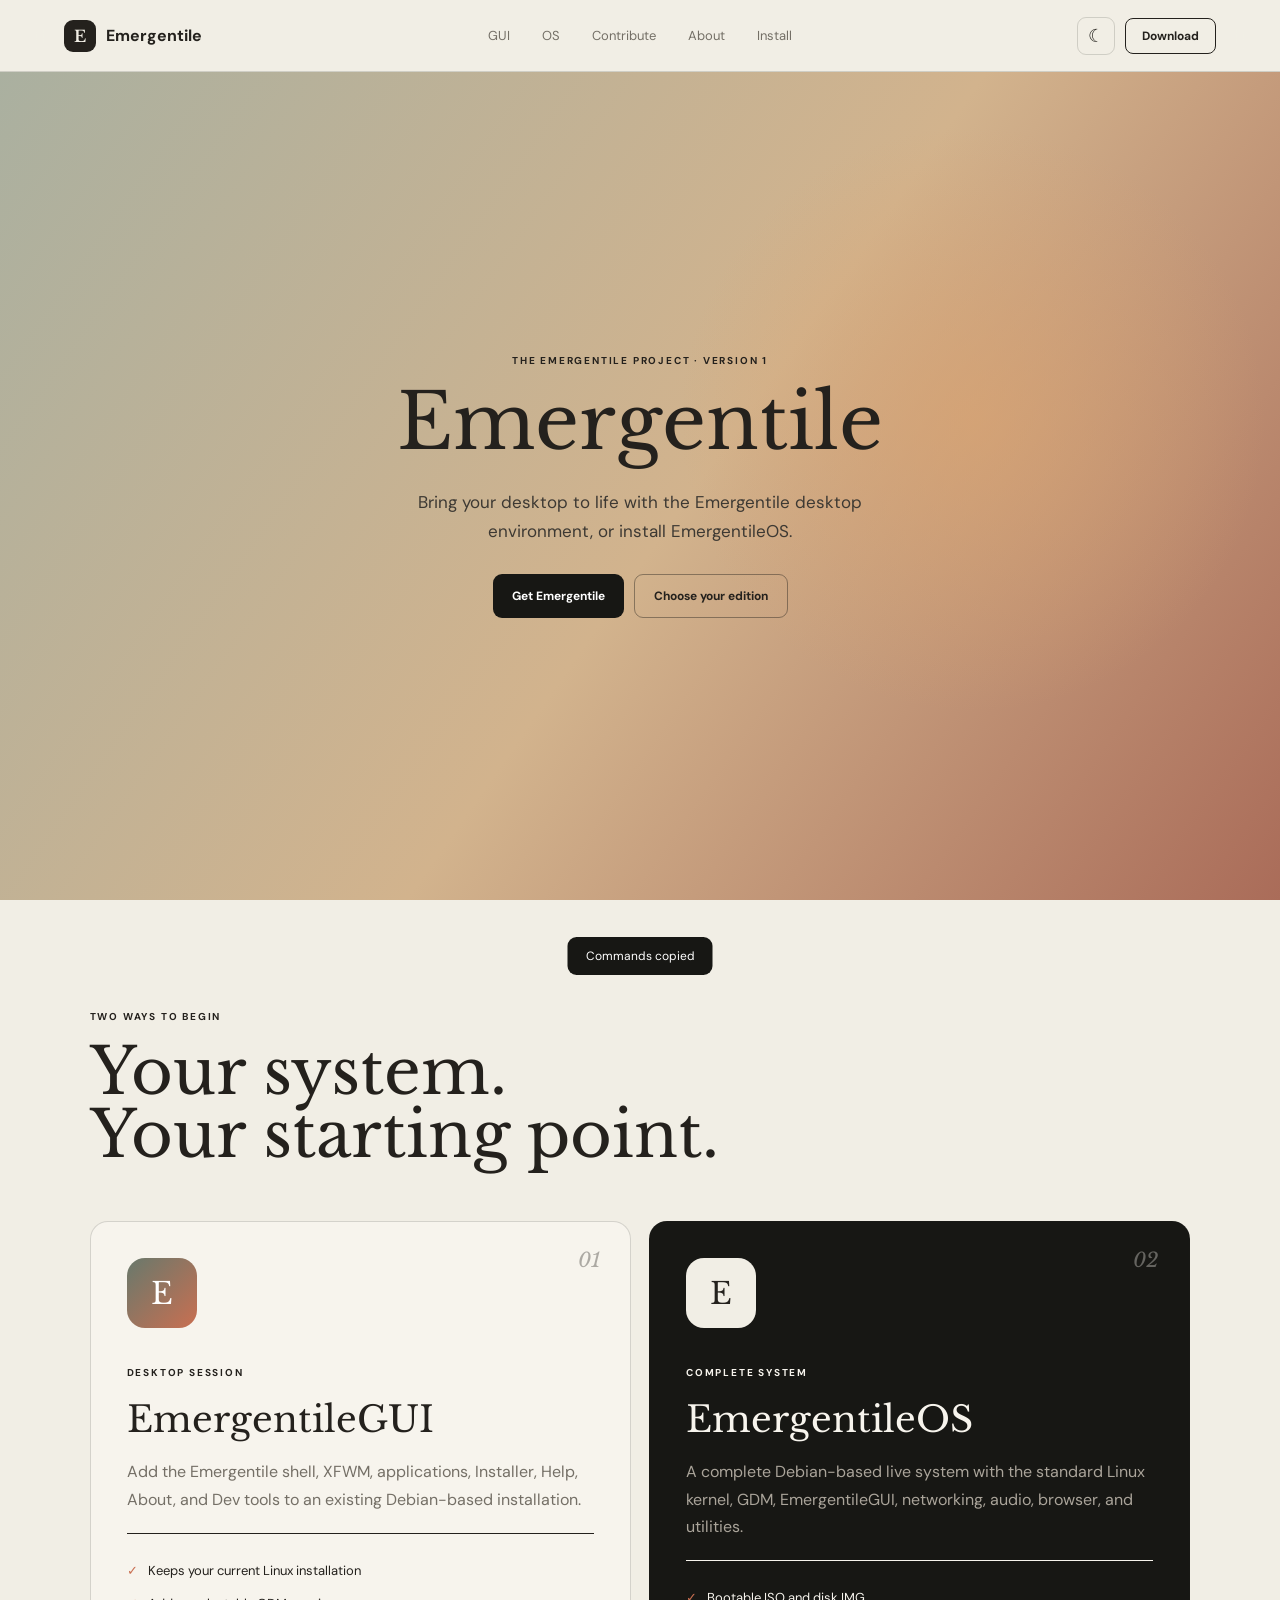
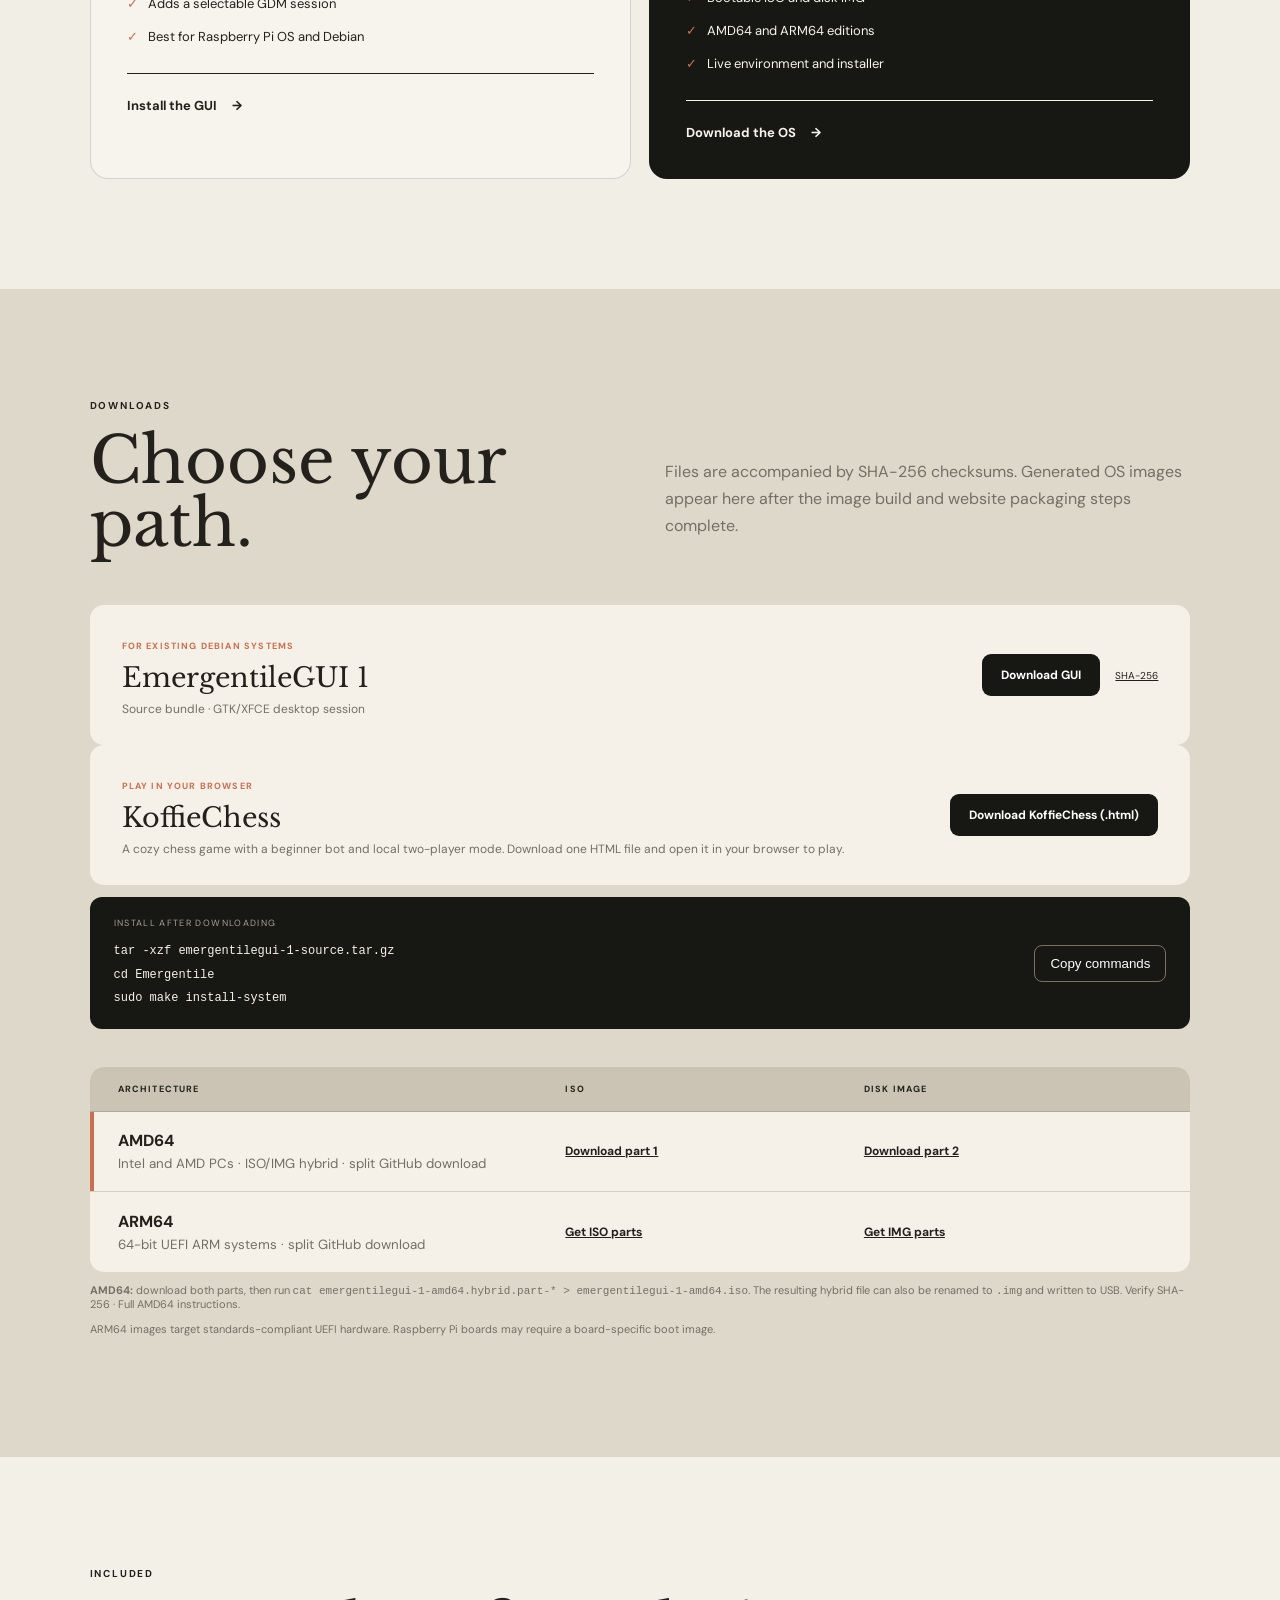
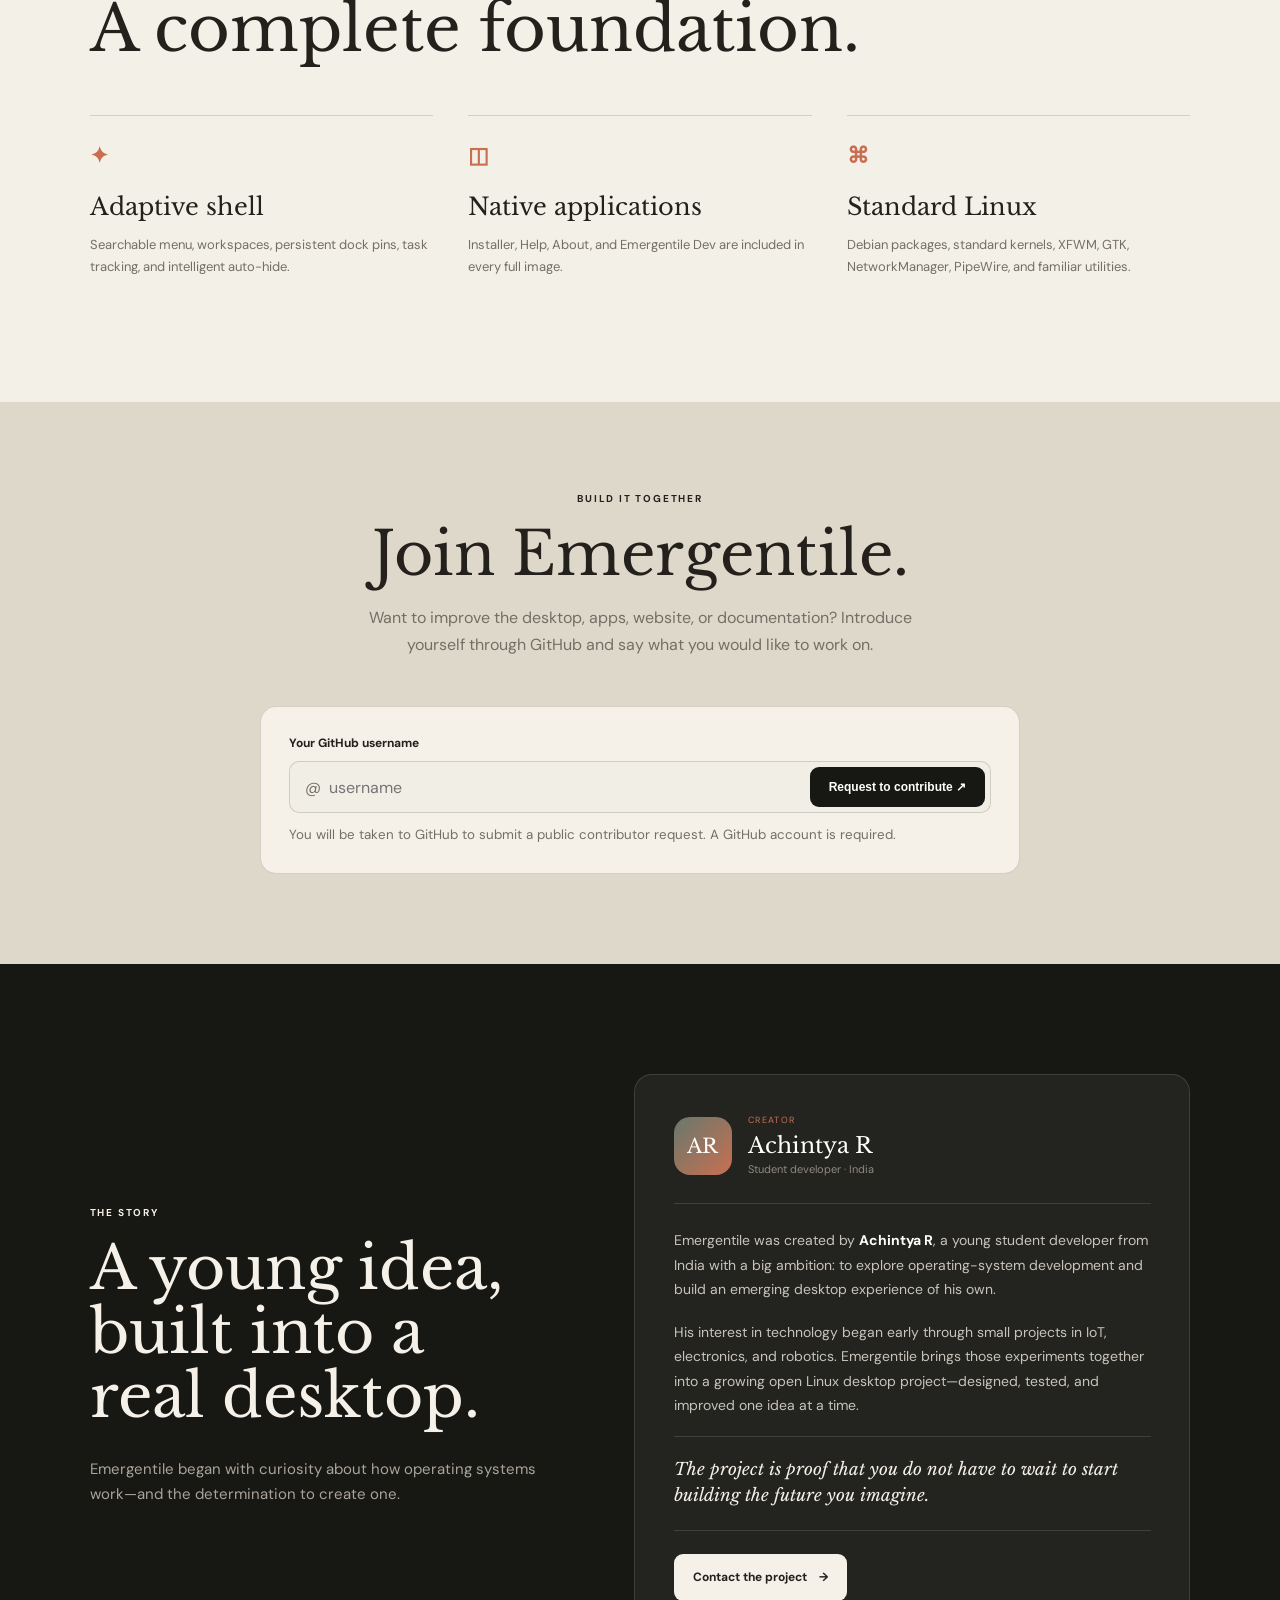
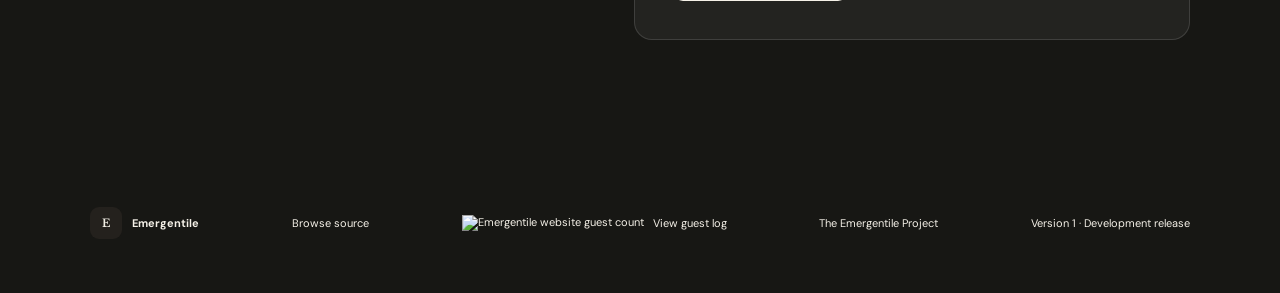
==== commit 07a0ccb5: "Add standalone KoffieChess HTML download" ====
--- a/index.html
+++ b/index.html
@@ -59,6 +59,11 @@
         <div class="download-actions"><a class="button primary artifact-link" href="downloads/emergentilegui-1-source.tar.gz" download>Download GUI</a><a class="checksum artifact-link" href="downloads/emergentilegui-1-source.tar.gz.sha256">SHA-256</a></div>
       </article>
 
+      <article class="download-block" id="koffiechess-download">
+        <div><span class="platform">PLAY IN YOUR BROWSER</span><h3>KoffieChess</h3><p>A cozy chess game with a beginner bot and local two-player mode. Download one HTML file and open it in your browser to play.</p></div>
+        <div class="download-actions"><a class="button primary" href="downloads/koffiechess.html" download="koffiechess.html">Download KoffieChess (.html)</a></div>
+      </article>
+
       <div class="install-command" id="install">
         <div><span>INSTALL AFTER DOWNLOADING</span><code>tar -xzf emergentilegui-1-source.tar.gz<br>cd Emergentile<br>sudo make install-system</code></div>
         <button id="copyCommand" type="button">Copy commands</button>
@@ -95,8 +100,8 @@
     </section>
   </main>
 
-  <footer><a class="wordmark" href="#top"><span class="mark">E</span><span>Emergentile</span></a><a class="guest-link" href="EmergentileGuests.html"><img src="https://hits.sh/emergentile.github.io.svg?label=guests&amp;color=68796c&amp;style=flat-square" alt="Emergentile website guest count"> View guest log</a><p>The Emergentile Project</p><p>Version 1 · Development release</p></footer>
+  <footer><a class="wordmark" href="#top"><span class="mark">E</span><span>Emergentile</span></a><a href="Emergentile/">Browse source</a><a class="guest-link" href="EmergentileGuests.html"><img class="visitor-counter" data-src="https://hits.sh/emergentile.github.io/guests-20260825.svg?label=guests&amp;color=68796c&amp;style=flat-square" alt="Emergentile website guest count"> View guest log</a><p>The Emergentile Project</p><p>Version 1 · Development release</p></footer>
   <div class="toast" id="toast" role="status">Commands copied</div>
-  <script src="app.js?v=7"></script>
+  <script src="app.js?v=8"></script>
 </body>
 </html>
--- a/styles.css
+++ b/styles.css
@@ -10,3 +10,4 @@
 .contribute{padding:90px clamp(24px,7vw,120px);display:grid;grid-template-columns:.85fr 1.15fr;gap:clamp(35px,7vw,100px);align-items:center;background:#ded8ca}.contribute h2{margin:0 0 18px;font:400 clamp(38px,4.7vw,64px)/1.05 'Libre Baskerville',serif}.contribute>div>p:last-child{max-width:560px;color:var(--muted);line-height:1.7}.contribute-form{padding:28px;border-radius:16px;background:#f5f1e8;border:1px solid var(--line)}.contribute-form label{display:block;margin-bottom:10px;font-size:12px;font-weight:700}.contribute-form>div{display:grid;grid-template-columns:auto minmax(100px,1fr) auto;align-items:center;border:1px solid var(--line);border-radius:10px;background:var(--paper);overflow:hidden}.contribute-form>div>span{padding-left:15px;color:var(--muted)}.contribute-form input{min-width:0;padding:14px 8px;border:0;outline:0;background:transparent;color:var(--ink);font:inherit}.contribute-form button{margin:5px;border:0;cursor:pointer}.contribute-form small{display:block;margin-top:12px;color:var(--muted);line-height:1.5}html[data-theme="dark"] .contribute{background:#11110f}html[data-theme="dark"] .contribute-form{background:#22221f}@media(max-width:800px){.contribute{grid-template-columns:1fr}}@media(max-width:600px){.contribute-form>div{grid-template-columns:auto 1fr}.contribute-form button{grid-column:1/-1;margin:5px}.contribute-form{padding:18px}}
 .contribute{grid-template-columns:minmax(0,760px);justify-content:center;gap:32px;text-align:center}.contribute>div>p:last-child{margin-left:auto;margin-right:auto}.contribute-form{width:100%;text-align:left}.contribute-form>div{grid-template-columns:auto minmax(180px,1fr) max-content}.contribute-form button{white-space:nowrap}.contribute-form input:focus{box-shadow:inset 0 -2px var(--rust)}@media(max-width:650px){.contribute{text-align:left}.contribute-form>div{grid-template-columns:auto minmax(0,1fr)}.contribute-form button{grid-column:1/-1;width:calc(100% - 10px)}}
 .guest-link{display:flex;align-items:center;gap:9px}.guest-link img{display:block}.guests-page{min-height:calc(100vh - 72px);display:grid;place-items:center;padding:50px 24px;background:radial-gradient(circle at 50% 30%,rgba(218,164,113,.55),transparent 32%),linear-gradient(125deg,#aab0a0,#d2b38d 53%,#aa6c59)}.guests-card{width:min(100%,680px);padding:clamp(30px,6vw,64px);text-align:center;border:1px solid rgba(255,255,255,.4);border-radius:22px;background:rgba(245,241,232,.9);box-shadow:0 30px 80px rgba(40,30,25,.25);backdrop-filter:blur(18px)}.guests-card h1{margin:0;font:400 clamp(40px,6vw,68px)/1.02 'Libre Baskerville',serif}.guests-card>p:not(.kicker){margin:24px auto;color:var(--muted);line-height:1.7}.guest-counter{display:block;margin:30px auto}.guest-counter img{display:block;margin:auto;min-height:28px}.guests-card small{display:block;margin-top:20px;color:var(--muted);line-height:1.5}html[data-theme="dark"] .guests-page{background:radial-gradient(circle at 50% 30%,rgba(201,111,81,.3),transparent 32%),linear-gradient(135deg,#26302a,#28231e 55%,#3b2420)}html[data-theme="dark"] .guests-card{background:rgba(25,25,23,.92)}@media(max-width:850px){.guest-link{order:2}}
+.owner-toggle{margin:14px 0 0;background:transparent;color:var(--ink);cursor:pointer}.visitor-counter:not([src]){display:none}
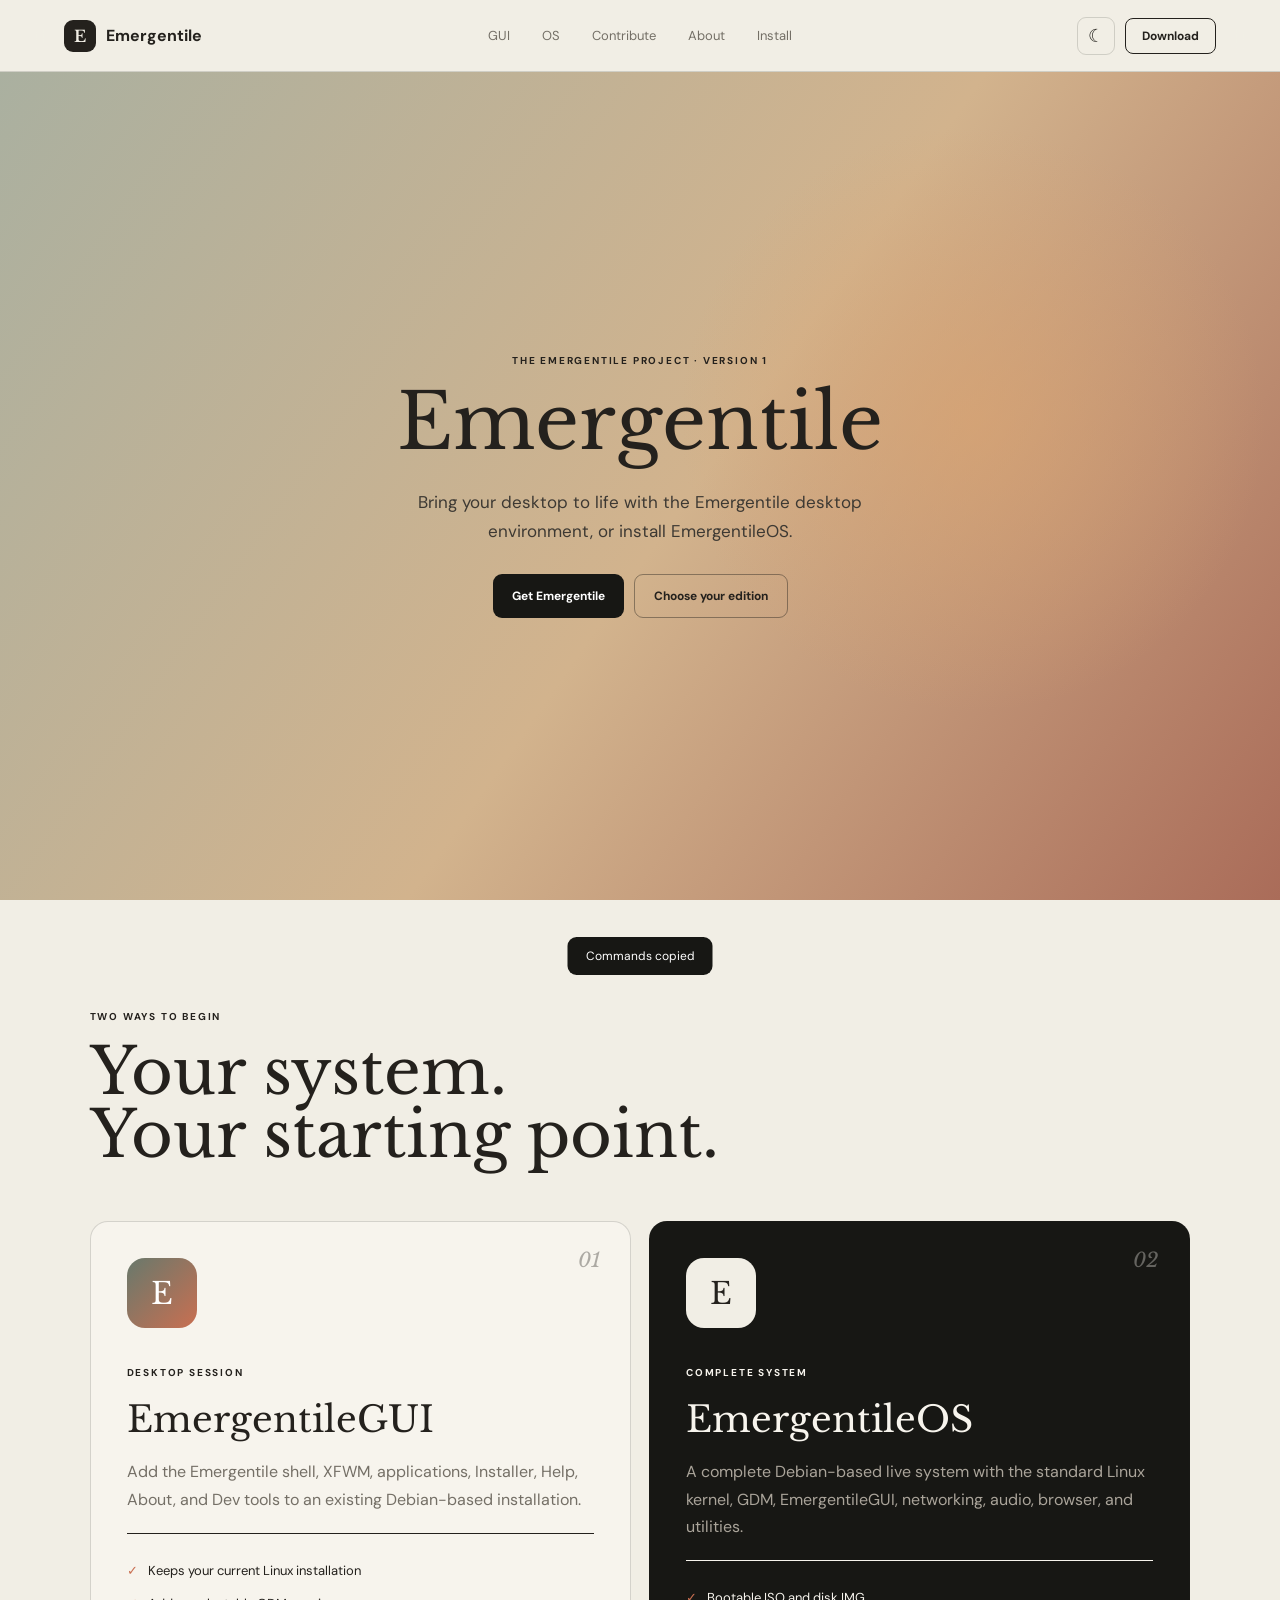
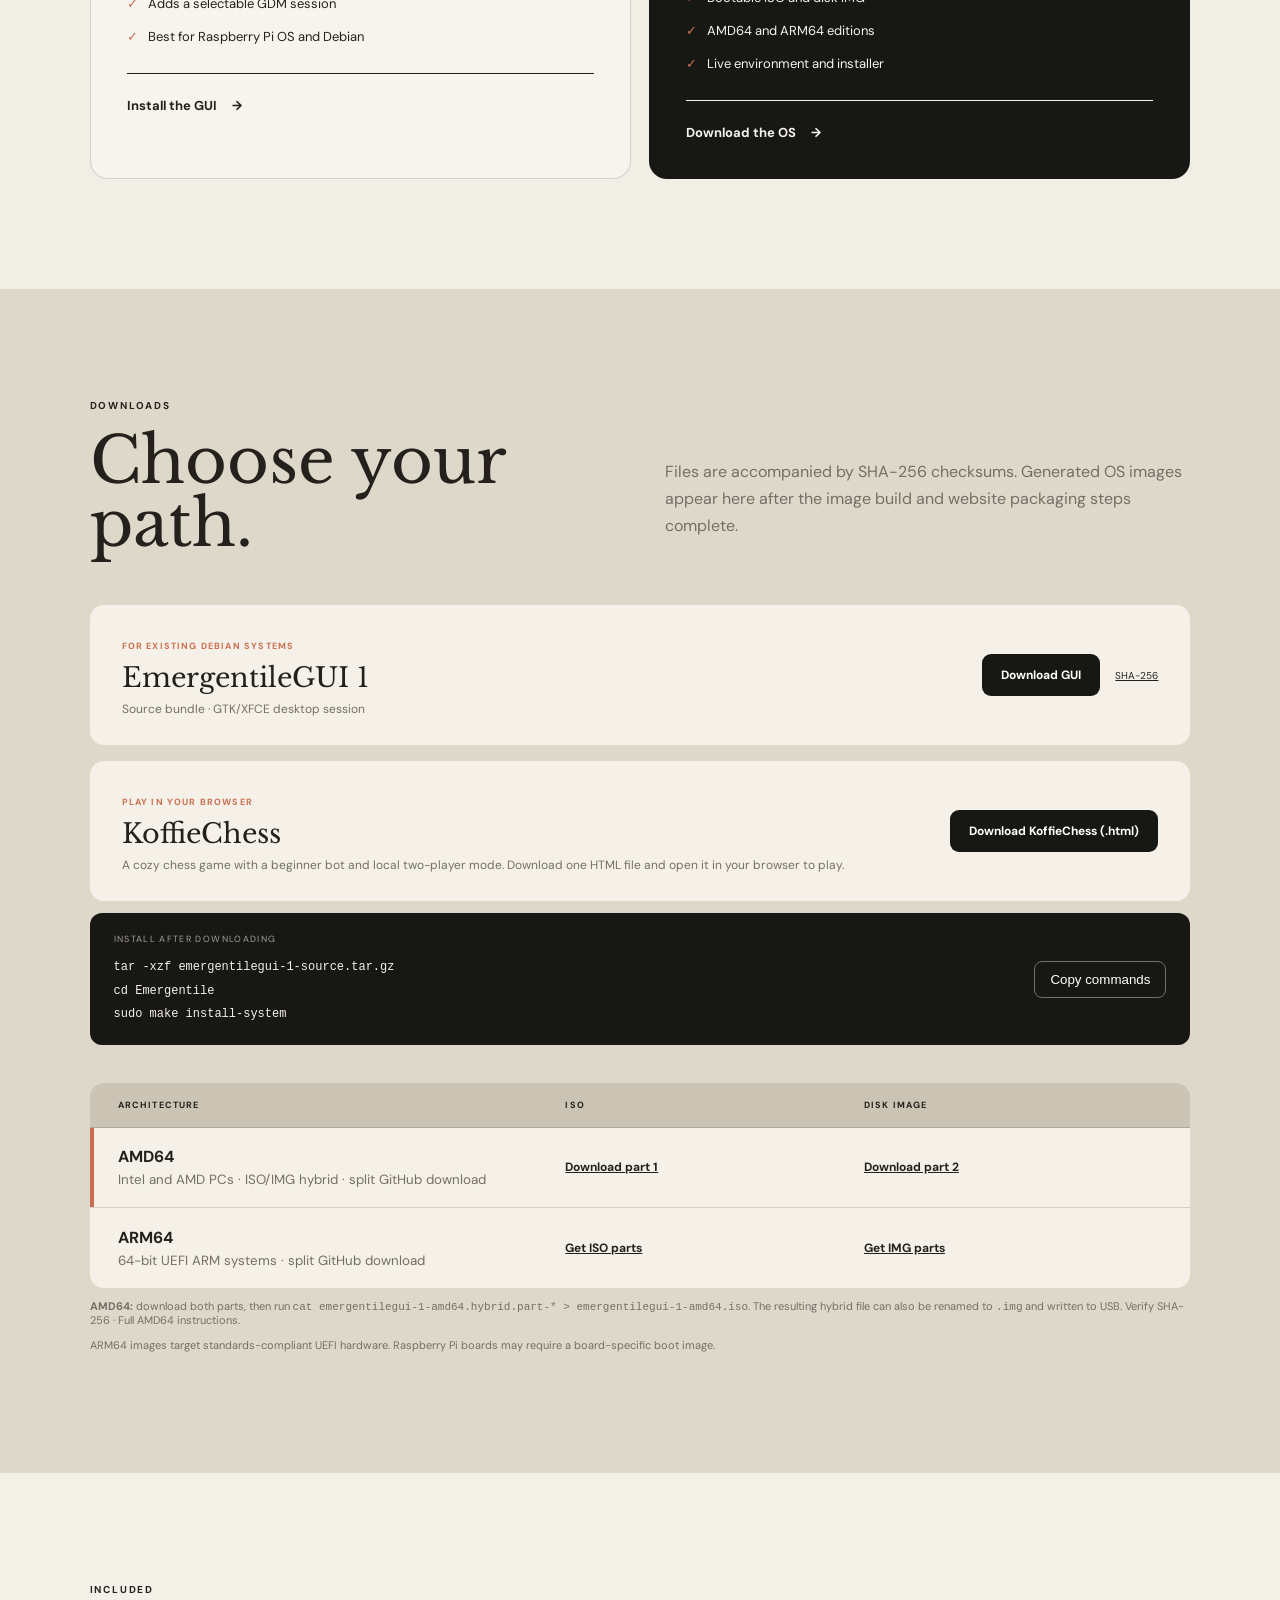
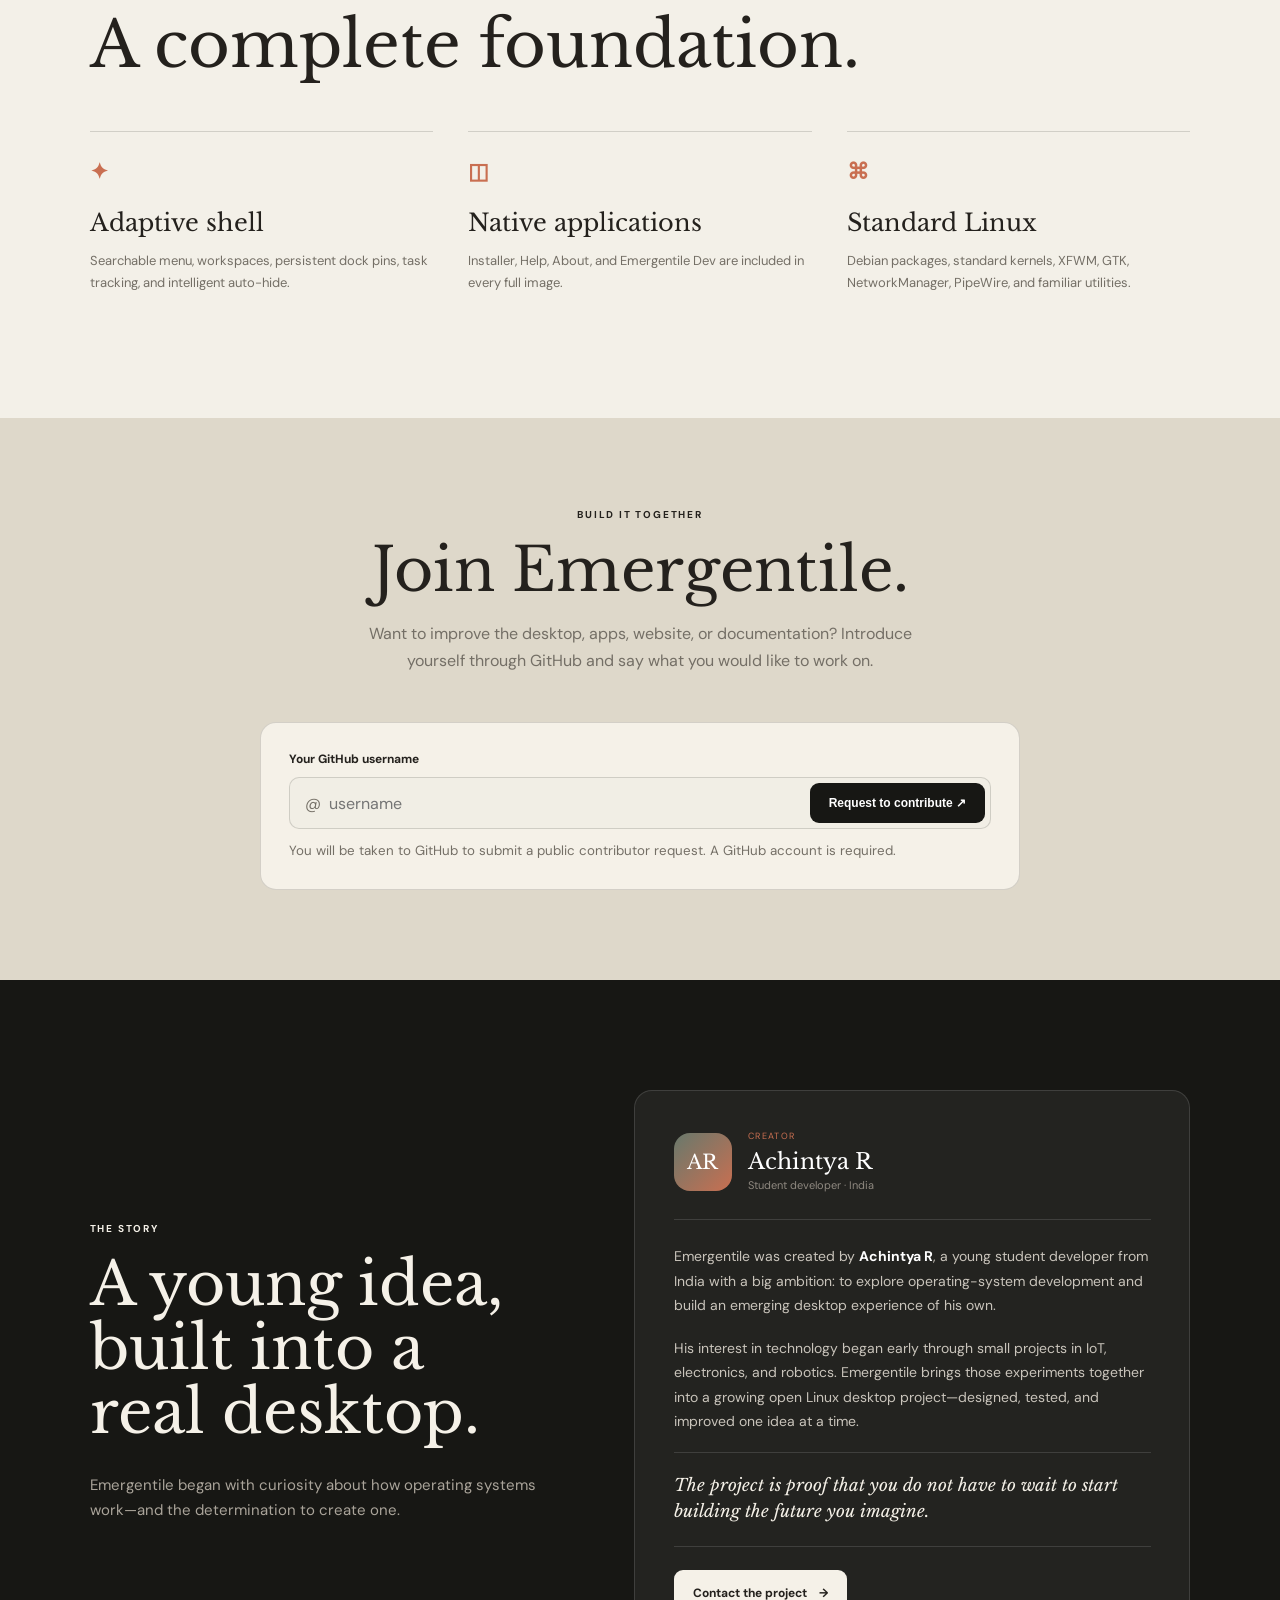
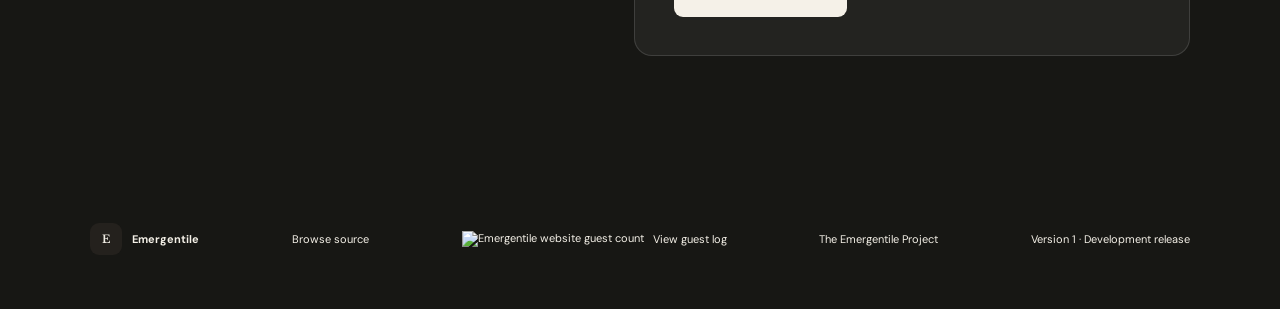
==== commit 46f22b8a: "Add space between download cards" ====
--- a/index.html
+++ b/index.html
@@ -8,7 +8,7 @@
   <title>Emergentile — A desktop for what comes next</title>
   <link rel="icon" href="favicon.svg" type="image/svg+xml">
   <script>document.documentElement.dataset.theme=localStorage.getItem('emergentile-theme')||(matchMedia('(prefers-color-scheme: dark)').matches?'dark':'light')</script>
-  <link rel="stylesheet" href="styles.css?v=7">
+  <link rel="stylesheet" href="styles.css?v=8">
 </head>
 <body>
   <header class="nav">
--- a/styles.css
+++ b/styles.css
@@ -11,3 +11,7 @@
 .contribute{grid-template-columns:minmax(0,760px);justify-content:center;gap:32px;text-align:center}.contribute>div>p:last-child{margin-left:auto;margin-right:auto}.contribute-form{width:100%;text-align:left}.contribute-form>div{grid-template-columns:auto minmax(180px,1fr) max-content}.contribute-form button{white-space:nowrap}.contribute-form input:focus{box-shadow:inset 0 -2px var(--rust)}@media(max-width:650px){.contribute{text-align:left}.contribute-form>div{grid-template-columns:auto minmax(0,1fr)}.contribute-form button{grid-column:1/-1;width:calc(100% - 10px)}}
 .guest-link{display:flex;align-items:center;gap:9px}.guest-link img{display:block}.guests-page{min-height:calc(100vh - 72px);display:grid;place-items:center;padding:50px 24px;background:radial-gradient(circle at 50% 30%,rgba(218,164,113,.55),transparent 32%),linear-gradient(125deg,#aab0a0,#d2b38d 53%,#aa6c59)}.guests-card{width:min(100%,680px);padding:clamp(30px,6vw,64px);text-align:center;border:1px solid rgba(255,255,255,.4);border-radius:22px;background:rgba(245,241,232,.9);box-shadow:0 30px 80px rgba(40,30,25,.25);backdrop-filter:blur(18px)}.guests-card h1{margin:0;font:400 clamp(40px,6vw,68px)/1.02 'Libre Baskerville',serif}.guests-card>p:not(.kicker){margin:24px auto;color:var(--muted);line-height:1.7}.guest-counter{display:block;margin:30px auto}.guest-counter img{display:block;margin:auto;min-height:28px}.guests-card small{display:block;margin-top:20px;color:var(--muted);line-height:1.5}html[data-theme="dark"] .guests-page{background:radial-gradient(circle at 50% 30%,rgba(201,111,81,.3),transparent 32%),linear-gradient(135deg,#26302a,#28231e 55%,#3b2420)}html[data-theme="dark"] .guests-card{background:rgba(25,25,23,.92)}@media(max-width:850px){.guest-link{order:2}}
 .owner-toggle{margin:14px 0 0;background:transparent;color:var(--ink);cursor:pointer}.visitor-counter:not([src]){display:none}
+.source-page{min-height:calc(100vh - 72px);padding:clamp(60px,8vw,110px) clamp(24px,7vw,120px);background:var(--paper)}.source-head{max-width:900px}.source-head h1{margin:0;font:400 clamp(46px,7vw,84px)/1 'Libre Baskerville',serif}.source-head>p:not(.kicker){max-width:720px;margin:26px 0;color:var(--muted);font-size:17px;line-height:1.7}.source-grid{margin-top:70px;display:grid;grid-template-columns:repeat(2,minmax(0,1fr));gap:14px}.source-grid>a{display:flex;flex-direction:column;gap:10px;min-height:150px;padding:28px;border:1px solid var(--line);border-radius:14px;background:#f7f4ed;transition:transform .2s,border-color .2s}.source-grid>a:hover{transform:translateY(-2px);border-color:var(--rust)}.source-grid b{font:24px 'Libre Baskerville',serif}.source-grid span,.source-note{color:var(--muted);font-size:13px;line-height:1.65}.source-note{margin-top:30px}html[data-theme="dark"] .source-page{background:#151513}html[data-theme="dark"] .source-grid>a{background:#22221f}@media(max-width:700px){.source-grid{grid-template-columns:1fr}.source-head .hero-actions{flex-direction:column;align-items:stretch}}
+
+/* Leave room between stacked download cards. */
+.download-block + .download-block { margin-top: 16px; }
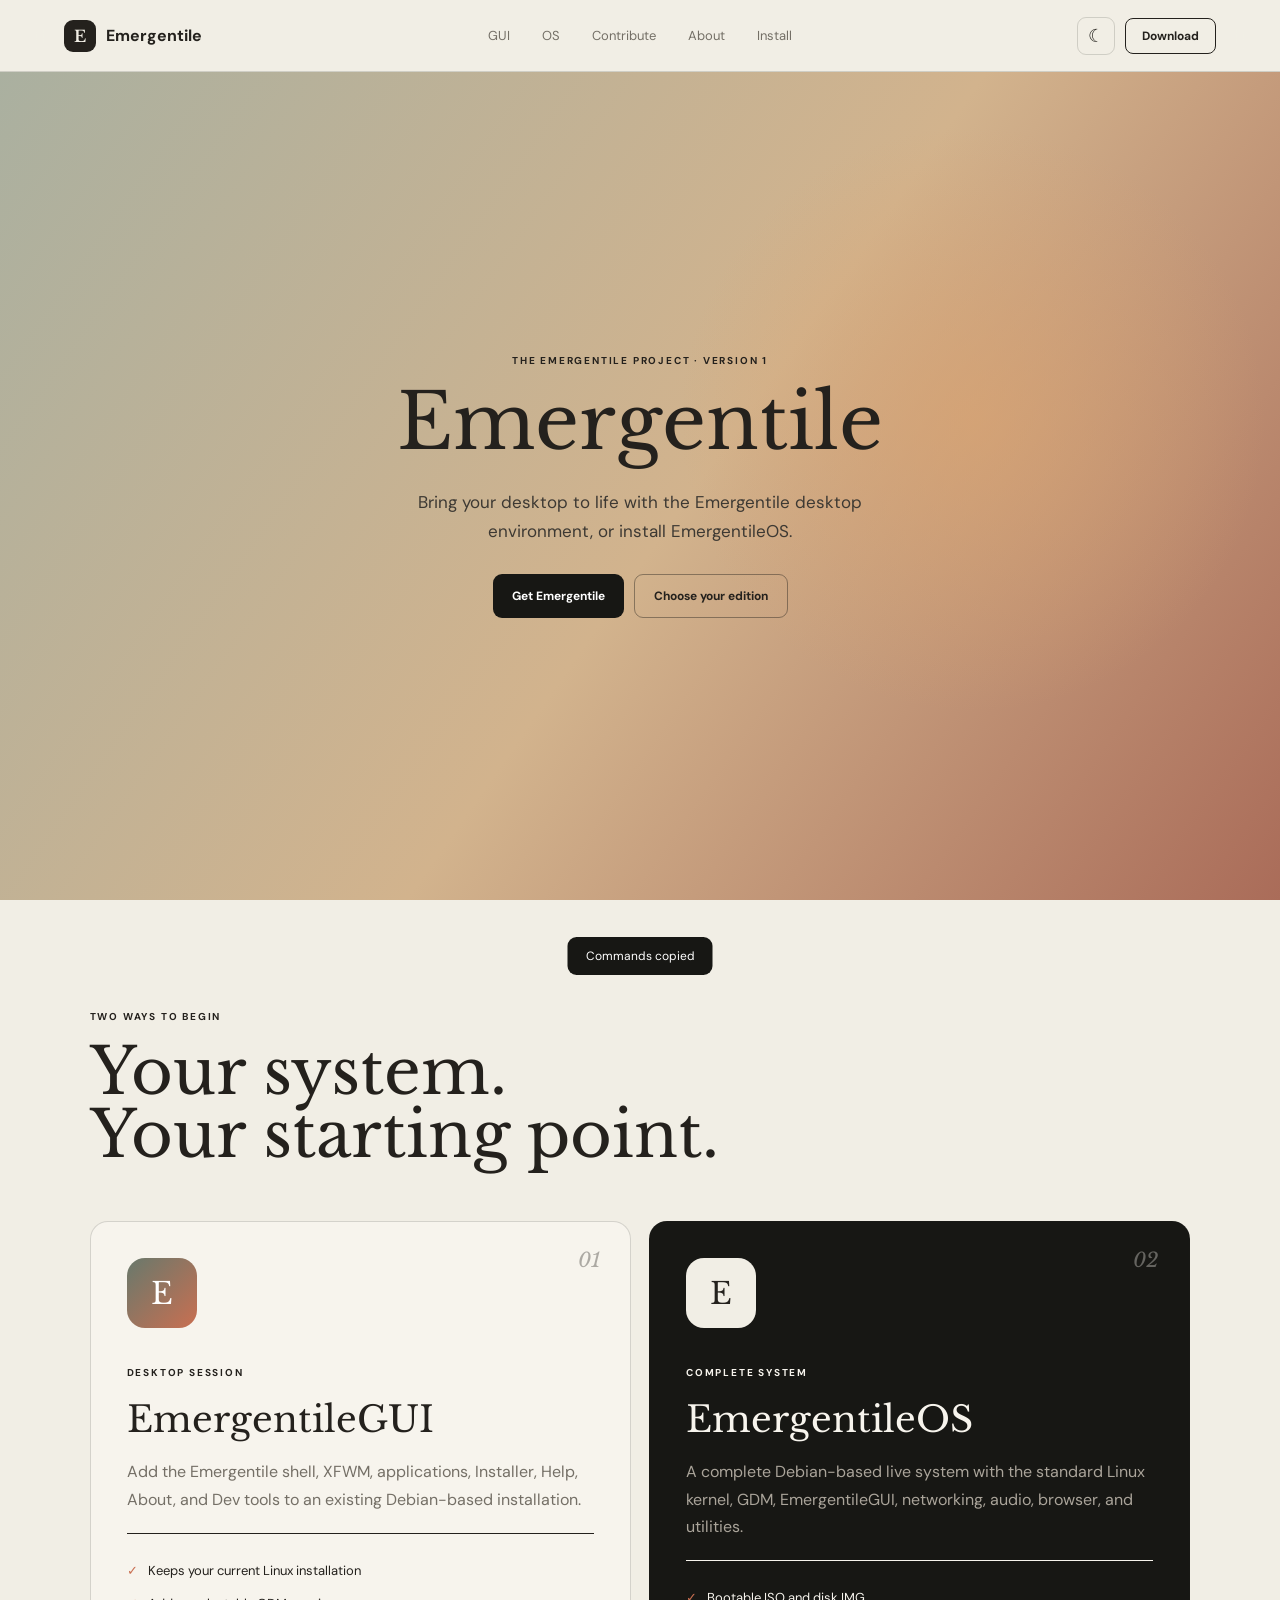
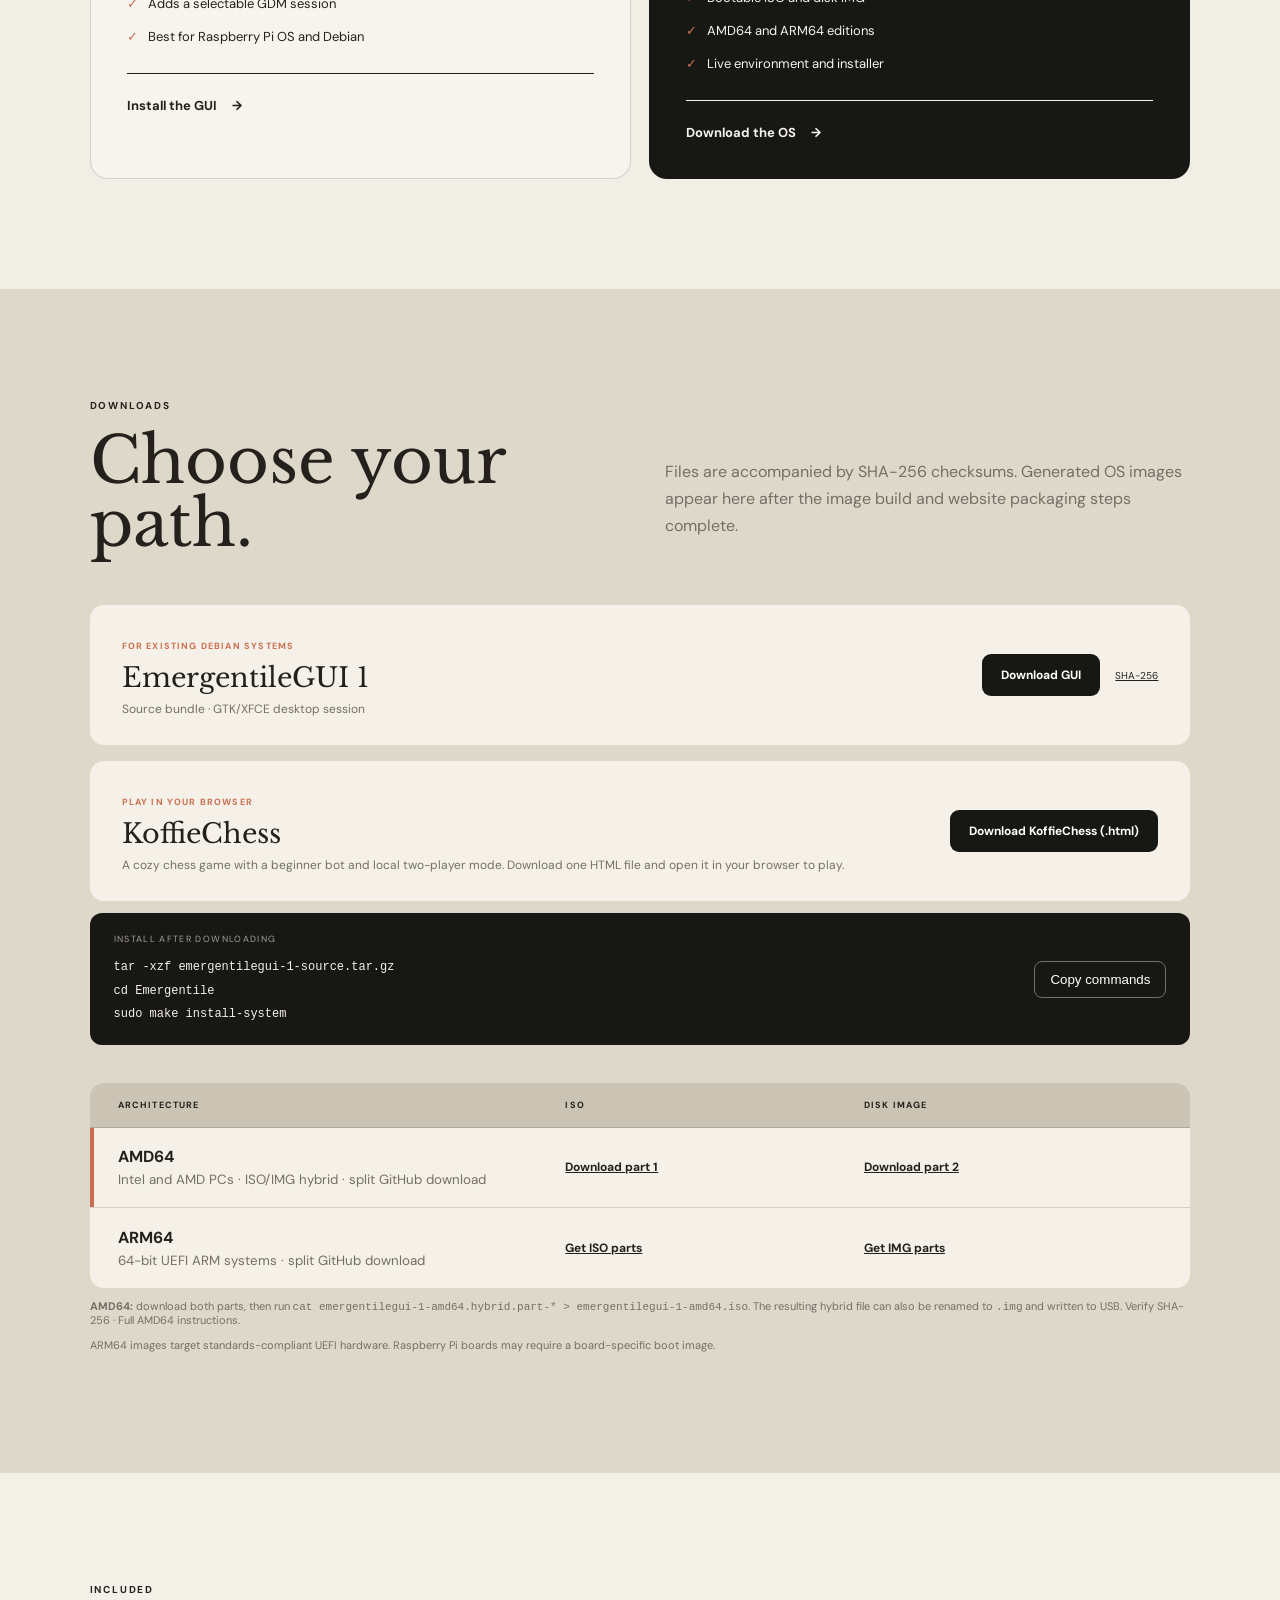
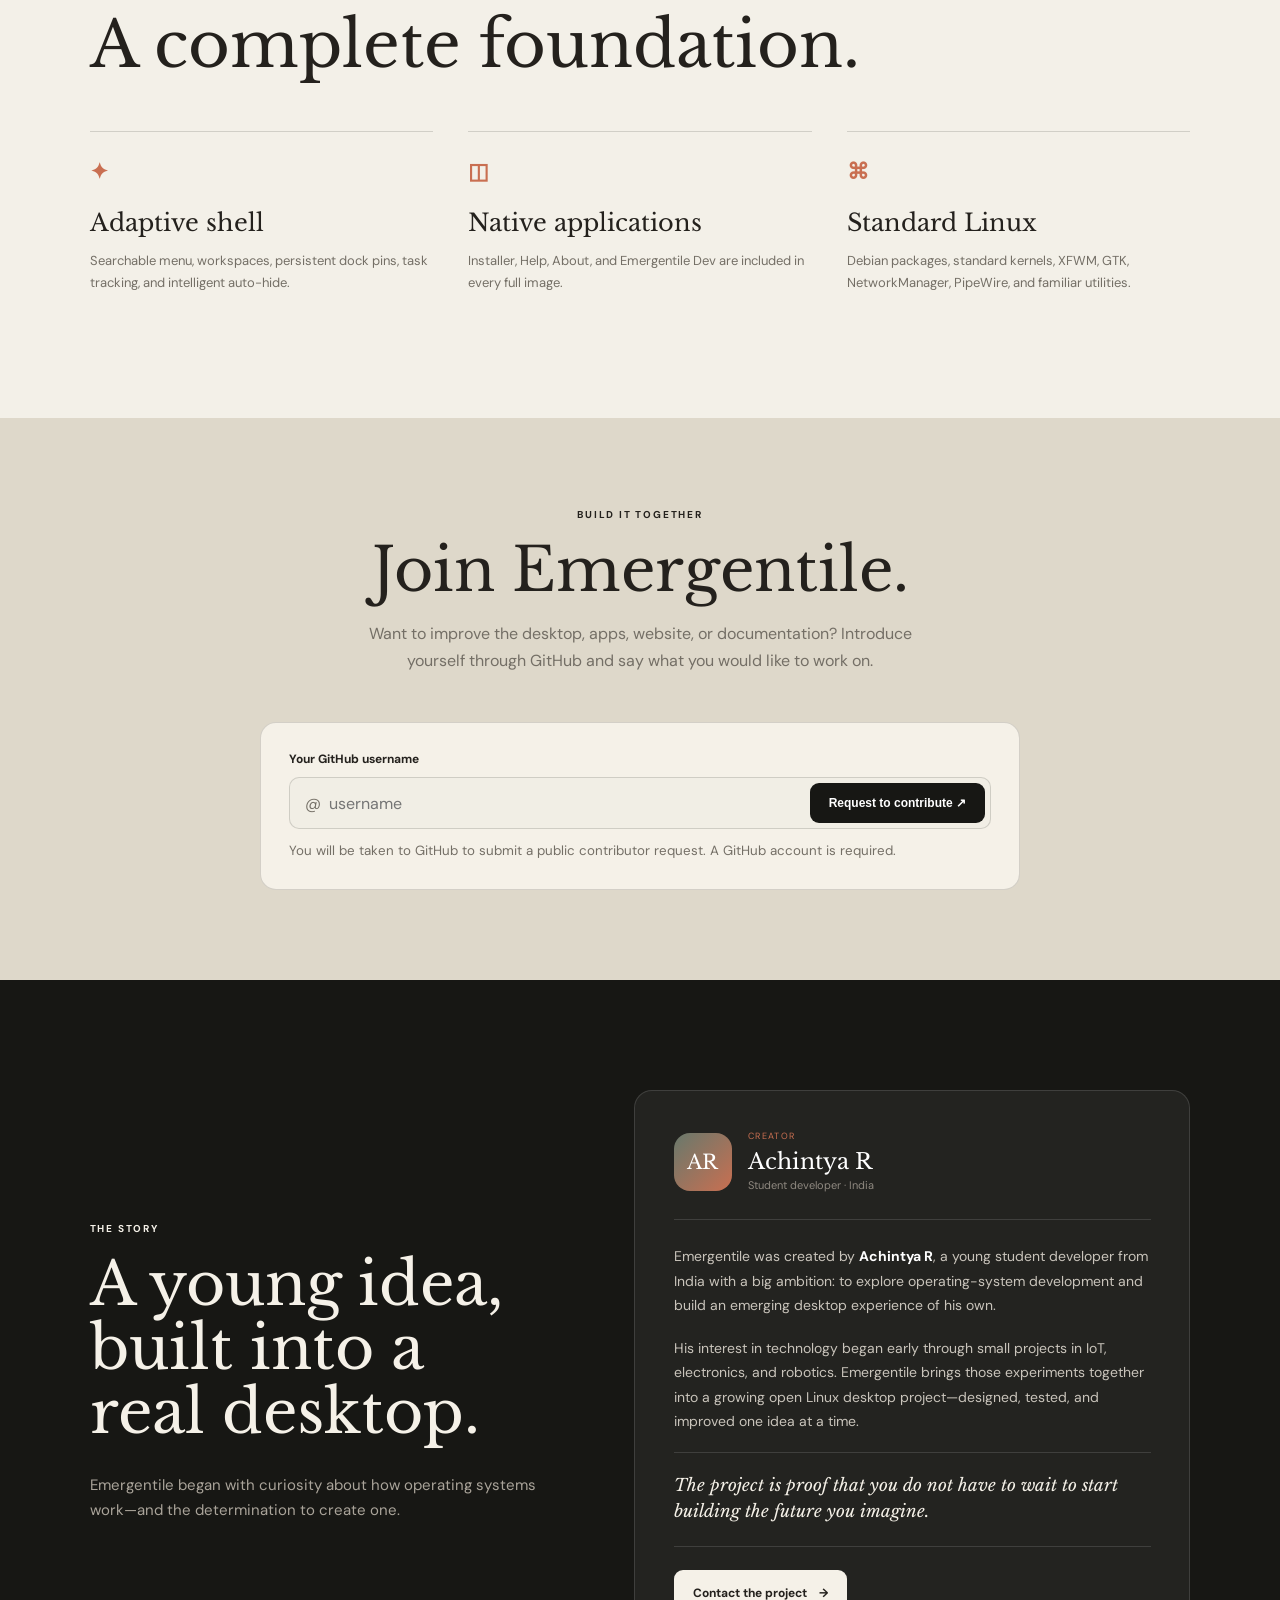
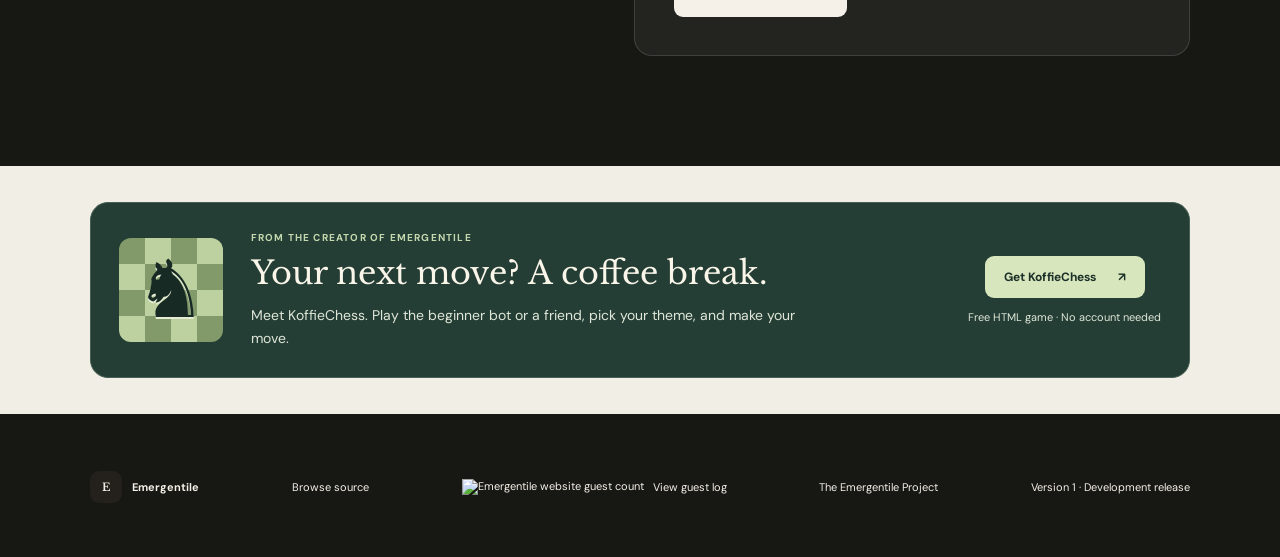
==== commit a61879bf: "Add KoffieChess promo above site footer" ====
--- a/index.html
+++ b/index.html
@@ -8,7 +8,7 @@
   <title>Emergentile — A desktop for what comes next</title>
   <link rel="icon" href="favicon.svg" type="image/svg+xml">
   <script>document.documentElement.dataset.theme=localStorage.getItem('emergentile-theme')||(matchMedia('(prefers-color-scheme: dark)').matches?'dark':'light')</script>
-  <link rel="stylesheet" href="styles.css?v=8">
+  <link rel="stylesheet" href="styles.css?v=9">
 </head>
 <body>
   <header class="nav">
@@ -98,6 +98,18 @@
         <a class="button about-contact" href="mailto:theemergentileproject@gmail.com">Contact the project <span>→</span></a>
       </article>
     </section>
+    <aside class="chess-promo" aria-labelledby="chess-promo-title">
+      <div class="chess-promo-art" aria-hidden="true"><span>♞</span></div>
+      <div class="chess-promo-copy">
+        <p class="chess-promo-label">FROM THE CREATOR OF EMERGENTILE</p>
+        <h2 id="chess-promo-title">Your next move? A coffee break.</h2>
+        <p>Meet KoffieChess. Play the beginner bot or a friend, pick your theme, and make your move.</p>
+      </div>
+      <div class="chess-promo-actions">
+        <a class="button" href="downloads/koffiechess.html" download="koffiechess.html">Get KoffieChess <span aria-hidden="true">↗</span></a>
+        <span>Free HTML game · No account needed</span>
+      </div>
+    </aside>
   </main>
 
   <footer><a class="wordmark" href="#top"><span class="mark">E</span><span>Emergentile</span></a><a href="Emergentile/">Browse source</a><a class="guest-link" href="EmergentileGuests.html"><img class="visitor-counter" data-src="https://hits.sh/emergentile.github.io/guests-20260825.svg?label=guests&amp;color=68796c&amp;style=flat-square" alt="Emergentile website guest count"> View guest log</a><p>The Emergentile Project</p><p>Version 1 · Development release</p></footer>
--- a/styles.css
+++ b/styles.css
@@ -15,3 +15,13 @@
 
 /* Leave room between stacked download cards. */
 .download-block + .download-block { margin-top: 16px; }
+
+/* KoffieChess promo */
+.chess-promo{margin:36px clamp(24px,7vw,120px);padding:28px;display:flex;align-items:center;gap:28px;background:#243e36;color:#faf5e9;border:1px solid #496154;border-radius:18px}
+.chess-promo-art{width:104px;height:104px;flex:0 0 104px;display:grid;place-items:center;border-radius:12px;background:conic-gradient(#bdd09f 25%,#829969 0 50%,#bdd09f 0 75%,#829969 0);background-size:52px 52px}
+.chess-promo-art span{font:80px/1 Georgia,serif;color:#172a23;text-shadow:0 2px 0 #e4edd4}
+.chess-promo-copy{flex:1;min-width:0}.chess-promo-label{margin:0 0 10px;font-size:10px;font-weight:700;letter-spacing:.12em;color:#c5d8ae}
+.chess-promo h2{margin:0;font:400 clamp(23px,2.5vw,34px)/1.2 'Libre Baskerville',serif}.chess-promo-copy>p:last-child{margin:12px 0 0;max-width:550px;font-size:14px;line-height:1.6;color:#e0e7d8}
+.chess-promo-actions{display:flex;flex-direction:column;align-items:center;gap:12px}.chess-promo-actions .button{background:#d8e6bd;color:#1b3027;gap:22px;white-space:nowrap}.chess-promo-actions .button:hover{background:#ebf3db}.chess-promo-actions .button:focus-visible{outline:3px solid #fff;outline-offset:4px}.chess-promo-actions>span{font-size:11px;color:#e0e7d8;text-align:center}
+@media(max-width:1000px){.chess-promo{flex-wrap:wrap}.chess-promo-actions{width:100%;align-items:flex-start}}
+@media(max-width:540px){.chess-promo{padding:24px;gap:20px}.chess-promo-art{width:72px;height:72px;flex-basis:72px;background-size:36px 36px}.chess-promo-art span{font-size:58px}.chess-promo-copy{flex-basis:100%}.chess-promo-actions{align-items:stretch}}
